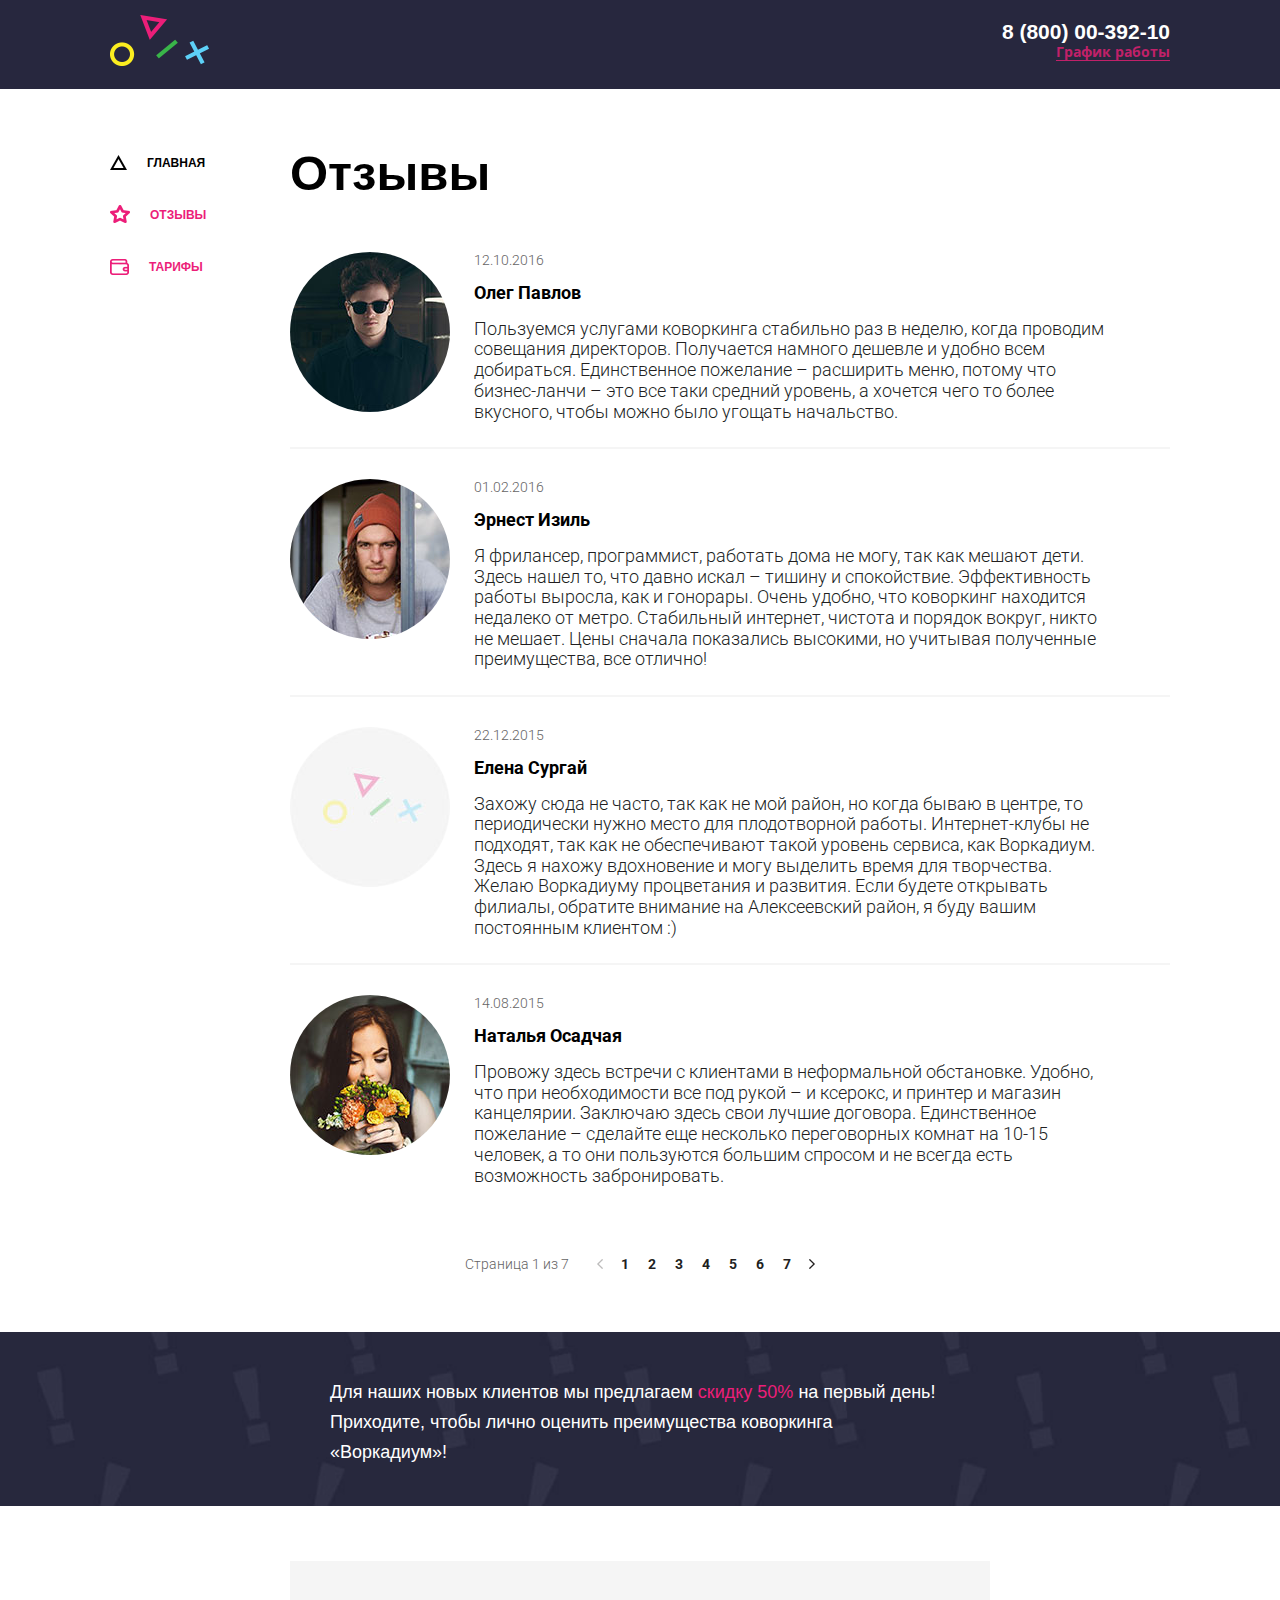
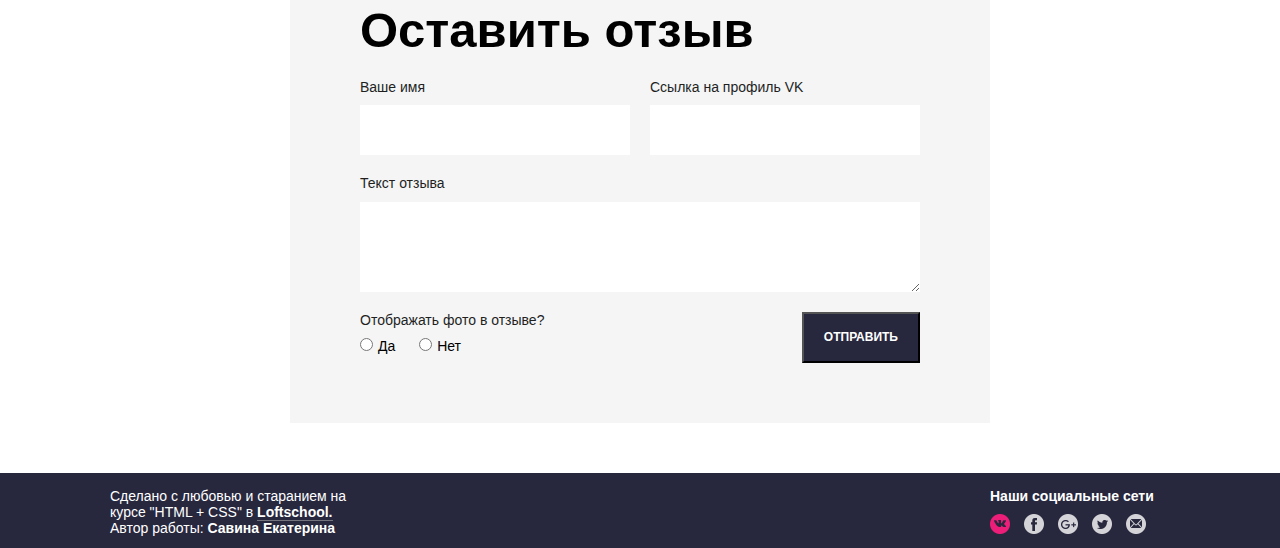
==== feed.html @ 39c8d222 "feed.html" ====
<!DOCTYPE html>
<html lang="ru">
<head>
	<meta charset="UTF-8">
	<title>Document</title>
	<link rel="stylesheet" href="css/normalize.css">
	<link rel="stylesheet" href="css/main.css">
	<link href="https://fonts.googleapis.com/css?family=Open+Sans:400,700&amp;subset=cyrillic" rel="stylesheet">
	<link href="https://fonts.googleapis.com/css?family=Roboto:300,400,700&amp;subset=cyrillic" rel="stylesheet">
</head>
<body>
	<div class="wrapper">

		<header class="header">
			<div class="container">
				<a href="#" class="logo">
					<img src="img/logo/logo.png" height="51" width="99" alt="logo" class="logo__img">
				</a>
				<div class="contacts">
					<a href="tel:88000039210" class="contacts__phone">8 (800) 00-392-10</a>
					<button class="contacts__shed">График работы</button>
				</div>
			</div>
		</header>

		<div class="container">
			<aside class="menu">
				<ul class="menu__list">
					<li class="menu__item"><a href="index.html" class="menu__link menu__link--main menu__link--active">Главная</a></li>
					<li class="menu__item"><a href="feed.html" class="menu__link menu__link--feed">Отзывы</a></li>
					<li class="menu__item"><a href="#" class="menu__link menu__link--wallet">Тарифы</a></li>
				</ul>
			</aside>
		</div>

		<main class="main">
			<div class="container clearfix">
				<div class="news">
					<h1 class="main-title">Отзывы</h1>
					<ul class="news__list">
						<li class="news__item">
							<img src="img/content/feed-1.jpg" alt="" class="news__img">
							<div class="news__descr">
								<span class="news__date">12.10.2016</span>
								<h2 class="news__title">Олег Павлов</h2>
								<p class="news__text">Пользуемся услугами коворкинга стабильно раз в неделю, когда проводим совещания директоров. Получается намного дешевле и удобно всем добираться. Единственное пожелание – расширить меню, потому что бизнес-ланчи – это все таки средний уровень, а хочется чего то более вкусного, чтобы можно было угощать начальство.</p>
							</div>
						</li>
						<li class="news__item">
							<img src="img/content/feed-2.jpg" alt="" class="news__img">
							<div class="news__descr">
								<span class="news__date">01.02.2016</span>
								<h2 class="news__title">Эрнест Изиль</h2>
								<p class="news__text">Я фрилансер, программист, работать дома не могу, так как мешают дети. Здесь нашел то, что давно искал – тишину и спокойствие. Эффективность работы выросла, как и гонорары. Очень удобно, что коворкинг находится недалеко от метро. Стабильный интернет, чистота и порядок вокруг, никто не мешает. Цены сначала показались высокими, но учитывая полученные преимущества, все отлично!</p>
							</div>
						</li>
						<li class="news__item">
							<img src="img/content/feed-3.jpg" alt="" class="news__img">
							<div class="news__descr">
								<span class="news__date">22.12.2015</span>
								<h2 class="news__title">Елена Сургай</h2>
								<p class="news__text">Захожу сюда не часто, так как не мой район, но когда бываю в центре, то периодически нужно место для плодотворной работы. Интернет-клубы не подходят, так как не обеспечивают такой уровень сервиса, как Воркадиум. Здесь я нахожу вдохновение и могу выделить время для творчества. Желаю Воркадиуму процветания и развития. Если будете открывать филиалы, обратите внимание на Алексеевский район, я буду вашим постоянным клиентом :) </p>
							</div>
						</li>
						<li class="news__item">
							<img src="img/content/feed-4.jpg" alt="" class="news__img">
							<div class="news__descr">
								<span class="news__date">14.08.2015</span>
								<h2 class="news__title">Наталья Осадчая</h2>
								<p class="news__text">Провожу здесь встречи с клиентами в неформальной обстановке. Удобно, что при необходимости все под рукой – и ксерокс, и принтер и магазин канцелярии. Заключаю здесь свои лучшие договора. Единственное пожелание – сделайте еще несколько переговорных комнат на 10-15 человек, а то они пользуются большим спросом и не всегда есть возможность забронировать.</p>
							</div>
						</li>
					</ul>
				</div>
				<div class="pag">
					<p class="pag__descr">Страница 1 из 7</p>
					<nav class="pag__numbers">
						<ul class="pag__list">
							<li class="pag__item"><a href="#" class="pag__link">1</a></li>
							<li class="pag__item"><a href="#" class="pag__link">2</a></li>
							<li class="pag__item"><a href="#" class="pag__link">3</a></li>
							<li class="pag__item"><a href="#" class="pag__link">4</a></li>
							<li class="pag__item"><a href="#" class="pag__link">5</a></li>
							<li class="pag__item"><a href="#" class="pag__link">6</a></li>
							<li class="pag__item"><a href="#" class="pag__link">7</a></li>
						</ul>
					</nav>
				</div>
			</div>
		</main>

		<div class="backgr-feed">
			<div class="container">
				<p class="action">Для наших новых клиентов мы предлагаем <span class="action--pink">скидку 50%</span> на первый день! Приходите, чтобы лично оценить преимущества коворкинга «Воркадиум»!</p>
			</div>
		</div>

		<div class="container">
			<div class="form-feed clearfix">
				<h1 class="main-title main-title--form">Оставить отзыв</h1>
				<div class="form__element">
					<label for="" class="form__title">Ваше имя</label>
					<input type="text" class="form__input">
				</div>
				<div class="form__element">
					<label for="" class="form__title">Ссылка на профиль VK</label>
					<input type="text" class="form__input">
				</div>
				<div class="form__element form__element--text">
					<label for="" class="form__title">Текст отзыва</label>
					<textarea class="form__input form__input--text"></textarea>
				</div>
				<div class="form__element">
					<div class="form__title">Отображать фото в отзыве?</div>
					<div class="form__radio">
						<input type="radio" class="form__radio-text">Да
					</div>
					<div class="form__radio">
						<input type="radio" class="form__radio-text">Нет
					</div>
				</div>
				<div class="form__element form__element--right">
					<button type="submit" class="form__submit">Отправить</button>
				</div>
			</div>
		</div>

		<footer class="footer">
			<div class="container clearfix">
				<div class="footer__text">
					<p class="author">Сделано с любовью и старанием на курсе "HTML + CSS" в <span class="author--bold author--border">Loftschool.</span></p> 
					<p class="author">Автор работы: <span class="author--bold">Савина Екатерина</span></p>
				</div>
				<a href="#" class="logo logo--footer">
					<img src="img/logo/logo.png" height="51" width="99" alt="logo" class="logo__img logo__img--footer">
				</a>
				<div class="social">
					<ul class="social__list">Наши социальные сети
						<li class="social__item"><a href="" class="social__item social__item--vk"></a></li>
						<li class="social__item"><a href="" class="social__item social__item--fb"></a></li>
						<li class="social__item"><a href="" class="social__item social__item--gg"></a></li>
						<li class="social__item"><a href="" class="social__item social__item--tw"></a></li>
						<li class="social__item"><a href="" class="social__item social__item--mail"></a></li>
					</ul>
				</div>
			</div>
		</footer>
	</div>
</body>
</html>
---- css/main.css ----
@font-face {
  font-family: 'GothamPro-Bold';
  src: url('GothamPro-Bold.eot?#iefix') format('embedded-opentype'),  url('GothamPro-Bold.otf')  format('opentype'),
	     url('GothamPro-Bold.woff') format('woff'), url('GothamPro-Bold.ttf')  format('truetype'), url('GothamPro-Bold.svg#GothamPro-Bold') format('svg');
  font-weight: bold;
  font-style: normal;
  font-display: optional;
}

@font-face {
  font-family: 'GothamPro-Light';
  src: url('GothamPro-Light.eot?#iefix') format('embedded-opentype'),  url('GothamPro-Light.otf')  format('opentype'),
	     url('GothamPro-Light.woff') format('woff'), url('GothamPro-Light.ttf')  format('truetype'), url('GothamPro-Light.svg#GothamPro-Light') format('svg');
  font-weight: 300;
  font-style: normal;
  font-display: optional;
}

@font-face {
  font-family: 'GothamPro-LightItalic';
  src: url('GothamPro-LightItalic.eot?#iefix') format('embedded-opentype'),  url('GothamPro-LightItalic.otf')  format('opentype'),
	     url('GothamPro-LightItalic.woff') format('woff'), url('GothamPro-LightItalic.ttf')  format('truetype'), url('GothamPro-LightItalic.svg#GothamPro-LightItalic') format('svg');
  font-weight: 300;
  font-style: italic;
  font-display: optional;
}

.clearfix::after {
  content: "";
  display: table;
  clear: both;
}

*{
	box-sizing: border-box;
}

body{
  font-family: 'GothamPro', Arial, sans-serif;
  font-size: 14px;
  -webkit-webkit-font-smoothing: antialiased;
  -moz-osx-font-smoothing: grayscale;
  margin: 0; /* убрать, когда подключим reset.css */
}

.wrapper{
	overflow: hidden;
	min-width: 1100px;
}

.container{
	width: 1060px;
	margin: 0 auto;
}

ul{
	list-style: none;
	margin: 0;
	padding: 0;
}

p, h1{
	padding: 0;
	margin: 0;
}

.header, .footer{
	background: #27273e;
	min-height: 75px;
	padding-top: 15px;
}

.header{
	padding-bottom: 20px;
}

.logo{
	display: inline-block;
}

.contacts{
	display: inline-block;
	text-align: right;
	float: right;
	margin-top: 5px;
}

.contacts__phone{
	color: #fff;
	text-decoration: none;
	font-size: 21px;
	font-weight: bold;
	display: block;
}

.contacts__shed{
	color: #c02169;
	font-weight: 700;
	font-size: 14px;
	font-family: 'Open Sans', sans-serif;
	background-color: transparent;
	border: none;
	padding: 0;
	border-bottom: 1px solid;
	outline: none;
}

.background{
	background: url(../img/decor/background.jpg) center center no-repeat; 
	background-size: cover;
	min-height: 350px;
}

.menu{
	width: 160px;
	float: left;
	padding-top: 65px;
}

.menu__list{
	padding: 0;
	margin: 0;
}

.menu__item{
	margin-bottom: 35px;
}

.menu__link{
	text-decoration: none;
	font-size: 12px;
	font-weight: bold;
	text-transform: uppercase;
	color: #ec1e79;
}

.menu__link--active{
	color: #000;
}

.menu__link:before{
	content: "";
	display: inline-block;
	vertical-align: middle;
	margin-right: 20px;
	margin-top: -3px;
}

.menu__link--main:before{
	background: url(../img/icons/main.png);
	width: 17px;
	height: 15px;
}

.menu__link--feed:before{
	background: url(../img/icons/feed.png);
	width: 20px;
	height: 18px;
}

.menu__link--wallet:before{
	background: url(../img/icons/wallet.png);
	width: 19px;
	height: 16px;
}

.main{
	padding-top: 65px;
}

.features, .news, .pages{
	width: 880px;
	float: right;
}

.main-title{
	font-size: 49px;
	font-weight: bold;
	display: block;
	line-height: 38px;
	margin-bottom: 60px;
}

.main-title--form{
	margin-bottom: 30px;
}

.features__item{
	width: 250px;
	display: inline-block;
	vertical-align: top;
	margin-bottom: 95px;
}

.features__item:before{
	content: "";
	display: block;
	margin: 0 auto;
}

.features__item--unique:before{
	background: url(../img/icons/unique.png);
	width: 68px;
	height: 68px;
}

.features__item--premium:before{
	background: url(../img/icons/premium.png);
	width: 68px;
	height: 68px;
}

.features__item--luxury:before{
	background: url(../img/icons/luxury.png);
	width: 68px;
	height: 68px;
}

.features__title{
	display: block;
	text-align: center;
	margin-top: 35px;
	text-transform: uppercase;
	font-size: 11px;
	font-weight: bold;
}

.features__descr{
	font-size: 18px;
	text-align: center;
	margin-top: 30px;
	margin-bottom: 25px;
}

.features__list{
	font-size: 18px;
}

.features__point{
	margin-bottom: 25px;
	margin-left: 25px;
}

.features__point:last-child{
	margin-bottom: 0;
}

.features__point:before{
	content: "";
	display: inline-block;
	vertical-align: middle;
	width: 4px;
	height: 4px;
	border-radius: 50%;
	background: #ec1e79;
	margin-right: 30px;
}

.news{
	margin-bottom: 70px;
}

.news__item{
	padding-bottom: 25px;
	border-bottom: 2px #f5f5f5 solid;
	margin-bottom: 30px;
}

.news__item:last-child{
	border-bottom: none;
	margin-bottom: 0;
	padding-bottom: 0;
}

.news__img{
	width: 160px;
	border-radius: 50%;
	margin-right: 20px;
}

.news__descr{
	width: 630px;
	display: inline-block;
	vertical-align: top;
	font-family: 'Roboto', sans-serif;
}

.news__date{
	font-size: 14px;
	color: #656464;
	font-weight: 300;
}

.news__title{
	font-weight: 700;
	font-size: 18px;
}

.news__text{
	font-size: 18px;
	color: #221f1f;
	font-weight: 300;
}

.pag{
	width: 350px;
	margin: 0 auto;
	font-family: 'Roboto', sans-serif;
	margin-bottom: 60px;
}

.pag__descr{
	color: #656464;
	font-size: 14px;
	font-weight: 300;
	margin-bottom: 0;
	display: inline-block;
}

.pag__numbers{
	color: #221f1f;
	font-weight: 700;
	float: right;
}

.pag__item{
	display: inline-block;
}

.pag__item:first-child:before{
	content: "";
	display: inline-block;
	background: url(../img/icons/left.png); 
	width: 6px;
	height: 10px;
	margin-right: 10px;
}

.pag__item:last-child:after{
	content: "";
	display: inline-block;
	background: url(../img/icons/right.png); 
	width: 6px;
	height: 10px;
	margin-left: 10px;
}

.pag__link{
	text-decoration: none;
	color: #221f1f;
	font-size: 14px;
	font-weight: 700;
	background-color: #fff;
	padding: 7px 8px;
}

.pag__link:hover{
	color: #fff;
	background-color: #221f1f;
	padding: 7px 8px;
	border-radius: 5px;
}

.footer{
	padding-top: 15px;
}

.footer__text{
	font-size: 14px;
	color: #fff;
	font-weight: 400;
	width: 270px;
	float: left;
}

.author--bold{
	font-weight: 700;
}

.author--border{
	border-bottom: 1px #74747f solid;
}

.social{
	width: 180px;
}

.logo--footer{
	width: 610px;
}

.logo__img--footer{
	padding-left: 210px;
}

.social{
	width: 180px;
	float: right;
}

.social__list{
	color: #fff;
	font-size: 14px;
	font-weight: 700;
}

.social__item{
	display: inline-block;
}

.social__item--vk{
	background: url(../img/icons/vk.png);
	width: 20px;
	height: 20px;
	margin-top: 10px;
	margin-right: 10px;
}

.social__item--fb{
	background: url(../img/icons/fb.png);
	width: 20px;
	height: 20px;
	margin-top: 10px;
	margin-right: 10px;
}

.social__item--gg {
	background: url(../img/icons/g+.png);
	width: 20px;
	height: 20px;
	margin-top: 10px;
	margin-right: 10px;
}

.social__item--tw{
	background: url(../img/icons/tw.png);
	width: 20px;
	height: 20px;
	margin-top: 10px;
	margin-right: 10px;
}

.social__item--mail{
	background: url(../img/icons/mail.png);
	width: 20px;
	height: 20px;
	margin-top: 10px;
	margin-right: 10px;
}

.backgr-feed{
	background: url(../img/decor/backgr-feed.jpg) center center no-repeat; 
	background-size: cover;
	min-height: 174px;
	padding-top: 45px;
}

.action{
	display: block;
	width: 620px;
	margin: 0 auto;
	font-size: 18px;
	color: #fff;
	font-weight: 300;
	line-height: 30px;
}

.action--pink{
	color: #ec1e79;
}

.form-feed{
	width: 700px;
	margin: 0 auto;
	background-color: #f5f5f5;
	margin-top: 55px;
	padding-top: 50px;
	padding-left: 70px;
	margin-bottom: 50px;
	padding-bottom: 40px;
}

.form__element{
	width: 270px;
	float: left;
	margin-right: 20px;
	margin-bottom: 20px;
}

.form__element:last-child{
	margin-right: 0;
}

.form__element--right{
	text-align: right;
}

.form__title, .form__input{
	display: block;
}

.form__title{
	font-size: 14px;
	color: #221f1f;
	padding-bottom: 10px;
}

.form__input{
	width: 270px;
	height: 50px;
	border: none;
	outline-color: #ec1e79;
}

.form__element--text{
	width: 560px;
}

.form__input--text{
	width: 560px;
	min-height: 90px;
}

.form__radio{
	display: inline-block;
	margin-right: 20px;
}

.form__radio-text{
	margin-right: 5px;
}

.form__submit{
	background-color: #27273e;
	padding: 17px 20px;
	color: #fff;
	text-transform: uppercase;
	font-size: 12px;
	font-weight: 700;
}
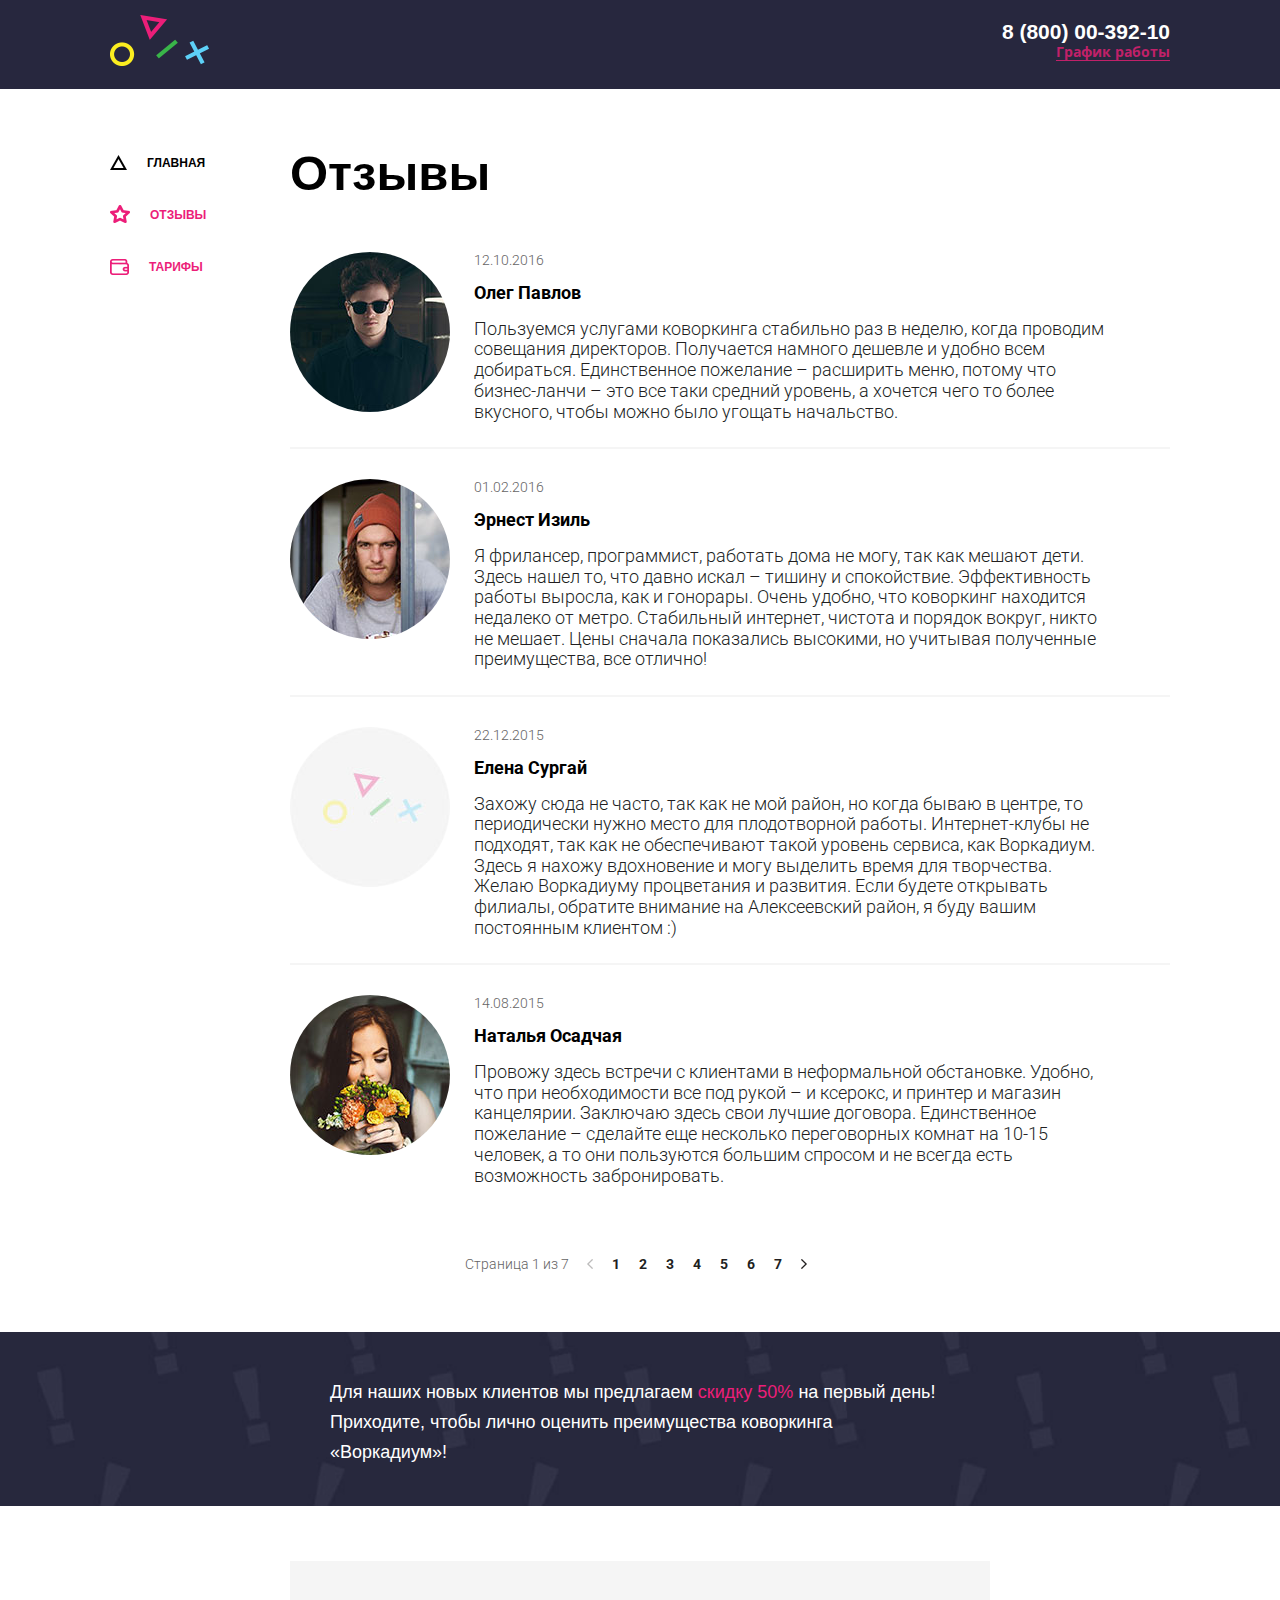
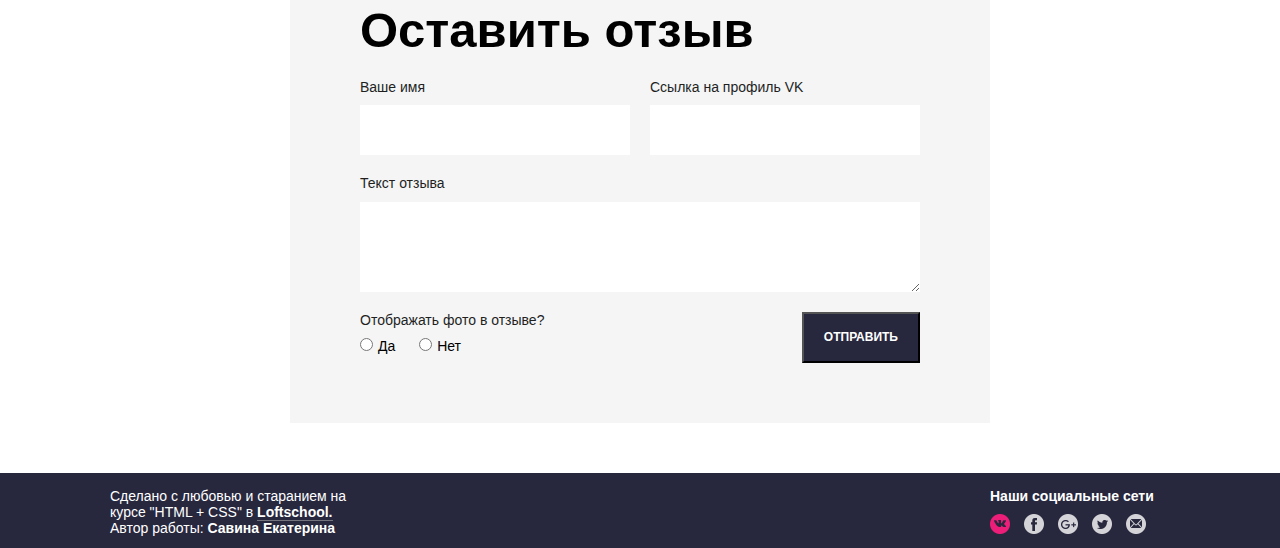
==== commit 05c7029f: "feed edits" ====
--- a/feed.html
+++ b/feed.html
@@ -25,11 +25,13 @@
 
 		<div class="container">
 			<aside class="menu">
-				<ul class="menu__list">
-					<li class="menu__item"><a href="index.html" class="menu__link menu__link--main menu__link--active">Главная</a></li>
-					<li class="menu__item"><a href="feed.html" class="menu__link menu__link--feed">Отзывы</a></li>
-					<li class="menu__item"><a href="#" class="menu__link menu__link--wallet">Тарифы</a></li>
-				</ul>
+				<nav class="menu__nav">
+					<ul class="menu__list">
+						<li class="menu__item"><a href="index.html" class="menu__link menu__link--main menu__link--active">Главная</a></li>
+						<li class="menu__item"><a href="feed.html" class="menu__link menu__link--feed">Отзывы</a></li>
+						<li class="menu__item"><a href="#" class="menu__link menu__link--wallet">Тарифы</a></li>
+					</ul>
+				</nav>
 			</aside>
 		</div>
 
@@ -76,6 +78,7 @@
 					<p class="pag__descr">Страница 1 из 7</p>
 					<nav class="pag__numbers">
 						<ul class="pag__list">
+							<a href="#" class="pag__link-no-hover"><img src="img/icons/left.png" height="10" width="6" alt="" class="pag__left"></a>
 							<li class="pag__item"><a href="#" class="pag__link">1</a></li>
 							<li class="pag__item"><a href="#" class="pag__link">2</a></li>
 							<li class="pag__item"><a href="#" class="pag__link">3</a></li>
@@ -83,6 +86,7 @@
 							<li class="pag__item"><a href="#" class="pag__link">5</a></li>
 							<li class="pag__item"><a href="#" class="pag__link">6</a></li>
 							<li class="pag__item"><a href="#" class="pag__link">7</a></li>
+							<a href="#" class="pag__link-no-hover"><img src="img/icons/right.png" alt="" class="pag__right"></a>
 						</ul>
 					</nav>
 				</div>
@@ -113,10 +117,10 @@
 				<div class="form__element">
 					<div class="form__title">Отображать фото в отзыве?</div>
 					<div class="form__radio">
-						<input type="radio" class="form__radio-text">Да
+						<input type="radio" class="form__radio-text" id="yes"><label for="yes">Да</label>
 					</div>
 					<div class="form__radio">
-						<input type="radio" class="form__radio-text">Нет
+						<input type="radio" class="form__radio-text" id="no"><label for="no">Нет</label>
 					</div>
 				</div>
 				<div class="form__element form__element--right">
--- a/css/main.css
+++ b/css/main.css
@@ -327,25 +327,7 @@
 	display: inline-block;
 }
 
-.pag__item:first-child:before{
-	content: "";
-	display: inline-block;
-	background: url(../img/icons/left.png); 
-	width: 6px;
-	height: 10px;
-	margin-right: 10px;
-}
-
-.pag__item:last-child:after{
-	content: "";
-	display: inline-block;
-	background: url(../img/icons/right.png); 
-	width: 6px;
-	height: 10px;
-	margin-left: 10px;
-}
-
-.pag__link{
+.pag__link, .pag__link-no-hover{
 	text-decoration: none;
 	color: #221f1f;
 	font-size: 14px;
@@ -510,6 +492,7 @@
 	height: 50px;
 	border: none;
 	outline-color: #ec1e79;
+	padding-left: 10px;
 }
 
 .form__element--text{
@@ -519,6 +502,7 @@
 .form__input--text{
 	width: 560px;
 	min-height: 90px;
+	padding-top: 10px;
 }
 
 .form__radio{
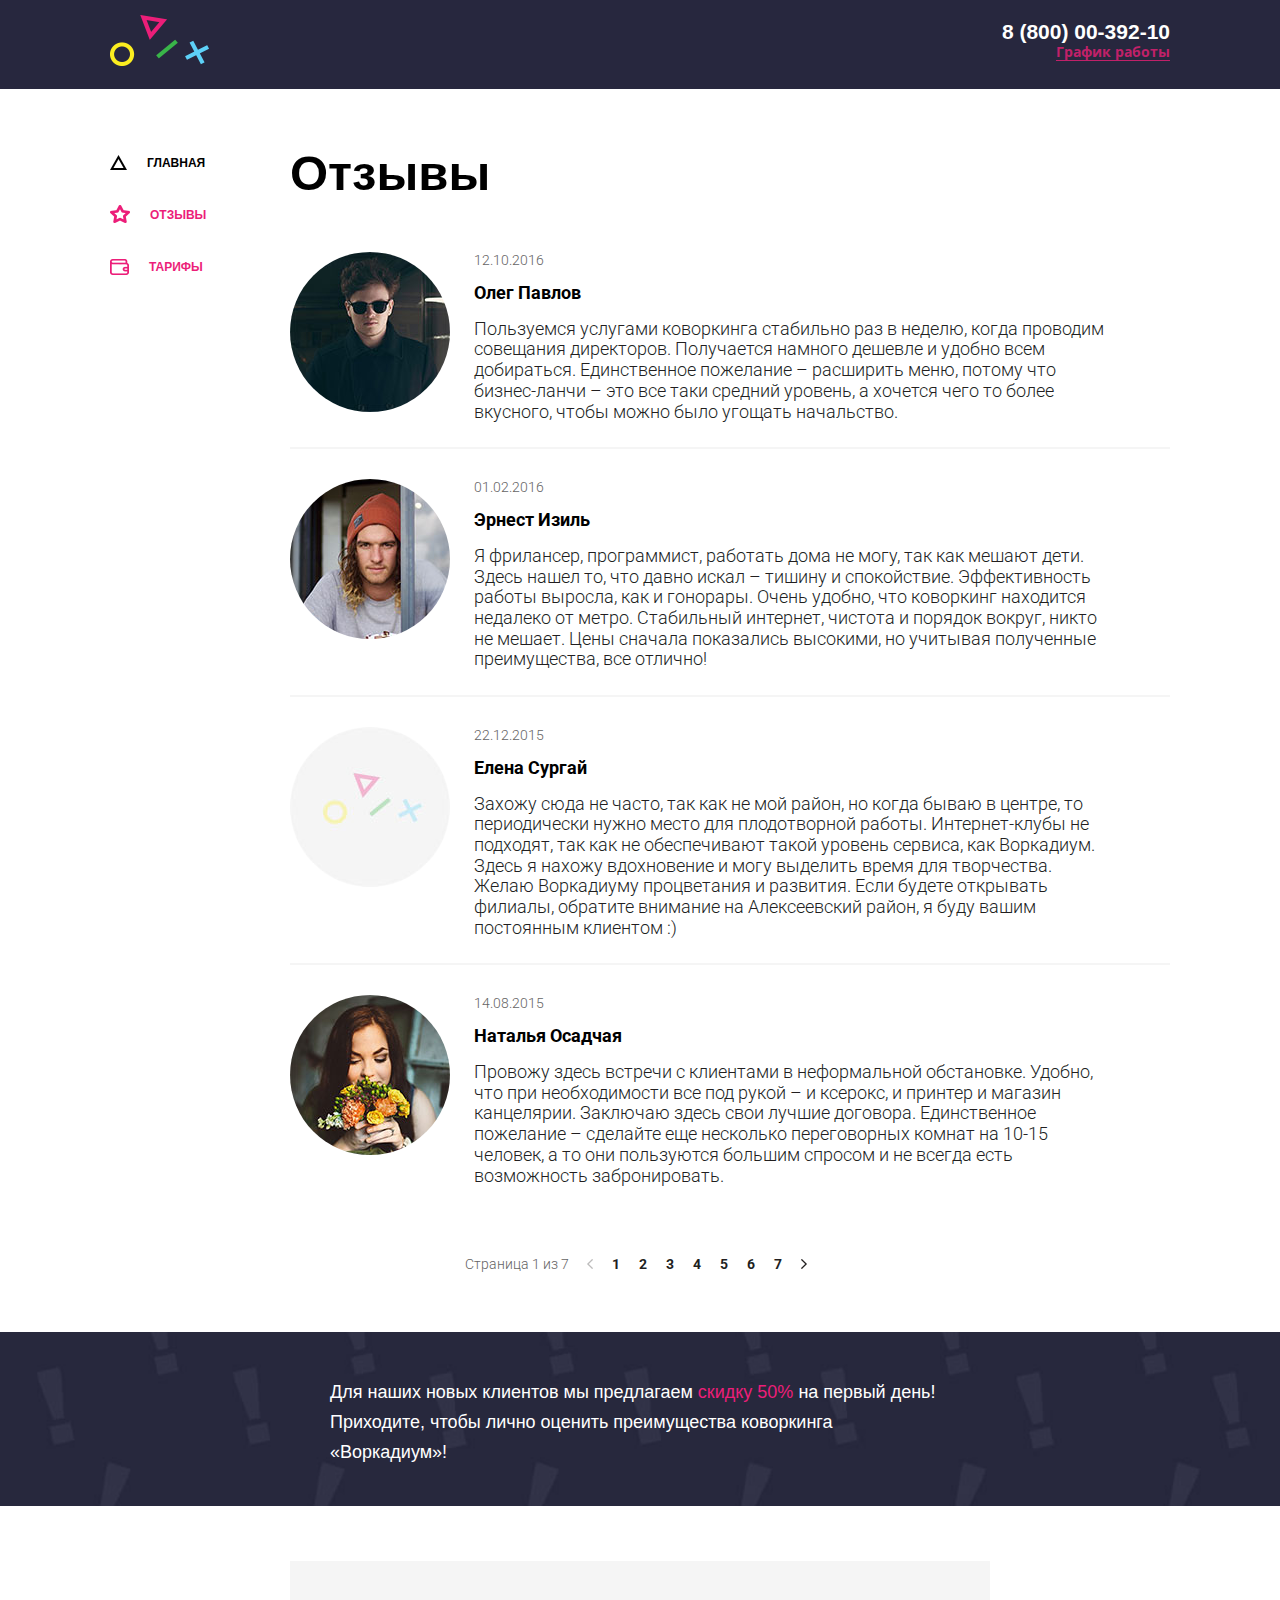
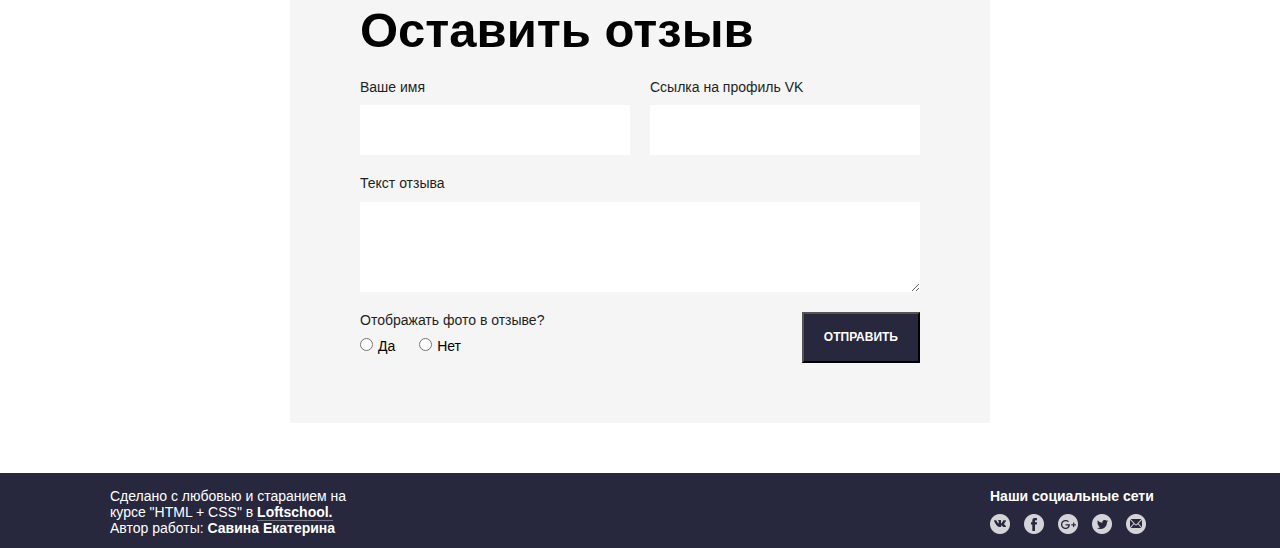
==== commit 308c8db2: "hover" ====
--- a/feed.html
+++ b/feed.html
@@ -11,6 +11,8 @@
 <body>
 	<div class="wrapper">
 
+	<!-- header -->
+
 		<header class="header">
 			<div class="container">
 				<a href="#" class="logo">
@@ -22,6 +24,8 @@
 				</div>
 			</div>
 		</header>
+
+		<!-- main menu -->
 
 		<div class="container">
 			<aside class="menu">
@@ -37,6 +41,9 @@
 
 		<main class="main">
 			<div class="container clearfix">
+
+			<!-- feeds (news) -->
+
 				<div class="news">
 					<h1 class="main-title">Отзывы</h1>
 					<ul class="news__list">
@@ -74,6 +81,9 @@
 						</li>
 					</ul>
 				</div>
+
+				<!-- pagination -->
+
 				<div class="pag">
 					<p class="pag__descr">Страница 1 из 7</p>
 					<nav class="pag__numbers">
@@ -93,11 +103,15 @@
 			</div>
 		</main>
 
+		<!-- action -->
+
 		<div class="backgr-feed">
 			<div class="container">
 				<p class="action">Для наших новых клиентов мы предлагаем <span class="action--pink">скидку 50%</span> на первый день! Приходите, чтобы лично оценить преимущества коворкинга «Воркадиум»!</p>
 			</div>
 		</div>
+
+		<!-- form -->
 
 		<div class="container">
 			<div class="form-feed clearfix">
@@ -129,15 +143,20 @@
 			</div>
 		</div>
 
+		<!-- footer -->
+
 		<footer class="footer">
 			<div class="container clearfix">
 				<div class="footer__text">
-					<p class="author">Сделано с любовью и старанием на курсе "HTML + CSS" в <span class="author--bold author--border">Loftschool.</span></p> 
+					<p class="author">Сделано с любовью и старанием на курсе "HTML + CSS" в <a href="https://loftschool.com" class="author--bold author--border" target="blank">Loftschool.</a></p> 
 					<p class="author">Автор работы: <span class="author--bold">Савина Екатерина</span></p>
 				</div>
 				<a href="#" class="logo logo--footer">
 					<img src="img/logo/logo.png" height="51" width="99" alt="logo" class="logo__img logo__img--footer">
 				</a>
+
+				<!-- social -->
+
 				<div class="social">
 					<ul class="social__list">Наши социальные сети
 						<li class="social__item"><a href="" class="social__item social__item--vk"></a></li>
--- a/css/main.css
+++ b/css/main.css
@@ -361,6 +361,8 @@
 
 .author--border{
 	border-bottom: 1px #74747f solid;
+	color: #fff;
+	text-decoration: none;
 }
 
 .social{
@@ -398,6 +400,10 @@
 	margin-right: 10px;
 }
 
+.social__item--vk:hover{
+	background: url(../img/icons/vk-hover.png);
+}
+
 .social__item--fb{
 	background: url(../img/icons/fb.png);
 	width: 20px;
@@ -406,6 +412,10 @@
 	margin-right: 10px;
 }
 
+.social__item--fb:hover{
+	background: url(../img/icons/fb-hover.png);
+}
+
 .social__item--gg {
 	background: url(../img/icons/g+.png);
 	width: 20px;
@@ -414,6 +424,10 @@
 	margin-right: 10px;
 }
 
+.social__item--gg:hover{
+	background: url(../img/icons/g+-hover.png);
+}
+
 .social__item--tw{
 	background: url(../img/icons/tw.png);
 	width: 20px;
@@ -422,12 +436,20 @@
 	margin-right: 10px;
 }
 
+.social__item--tw:hover{
+	background: url(../img/icons/tw-hover.png);
+}
+
 .social__item--mail{
 	background: url(../img/icons/mail.png);
 	width: 20px;
 	height: 20px;
 	margin-top: 10px;
 	margin-right: 10px;
+}
+
+.social__item--mail:hover{
+	background: url(../img/icons/mail-hover.png);
 }
 
 .backgr-feed{
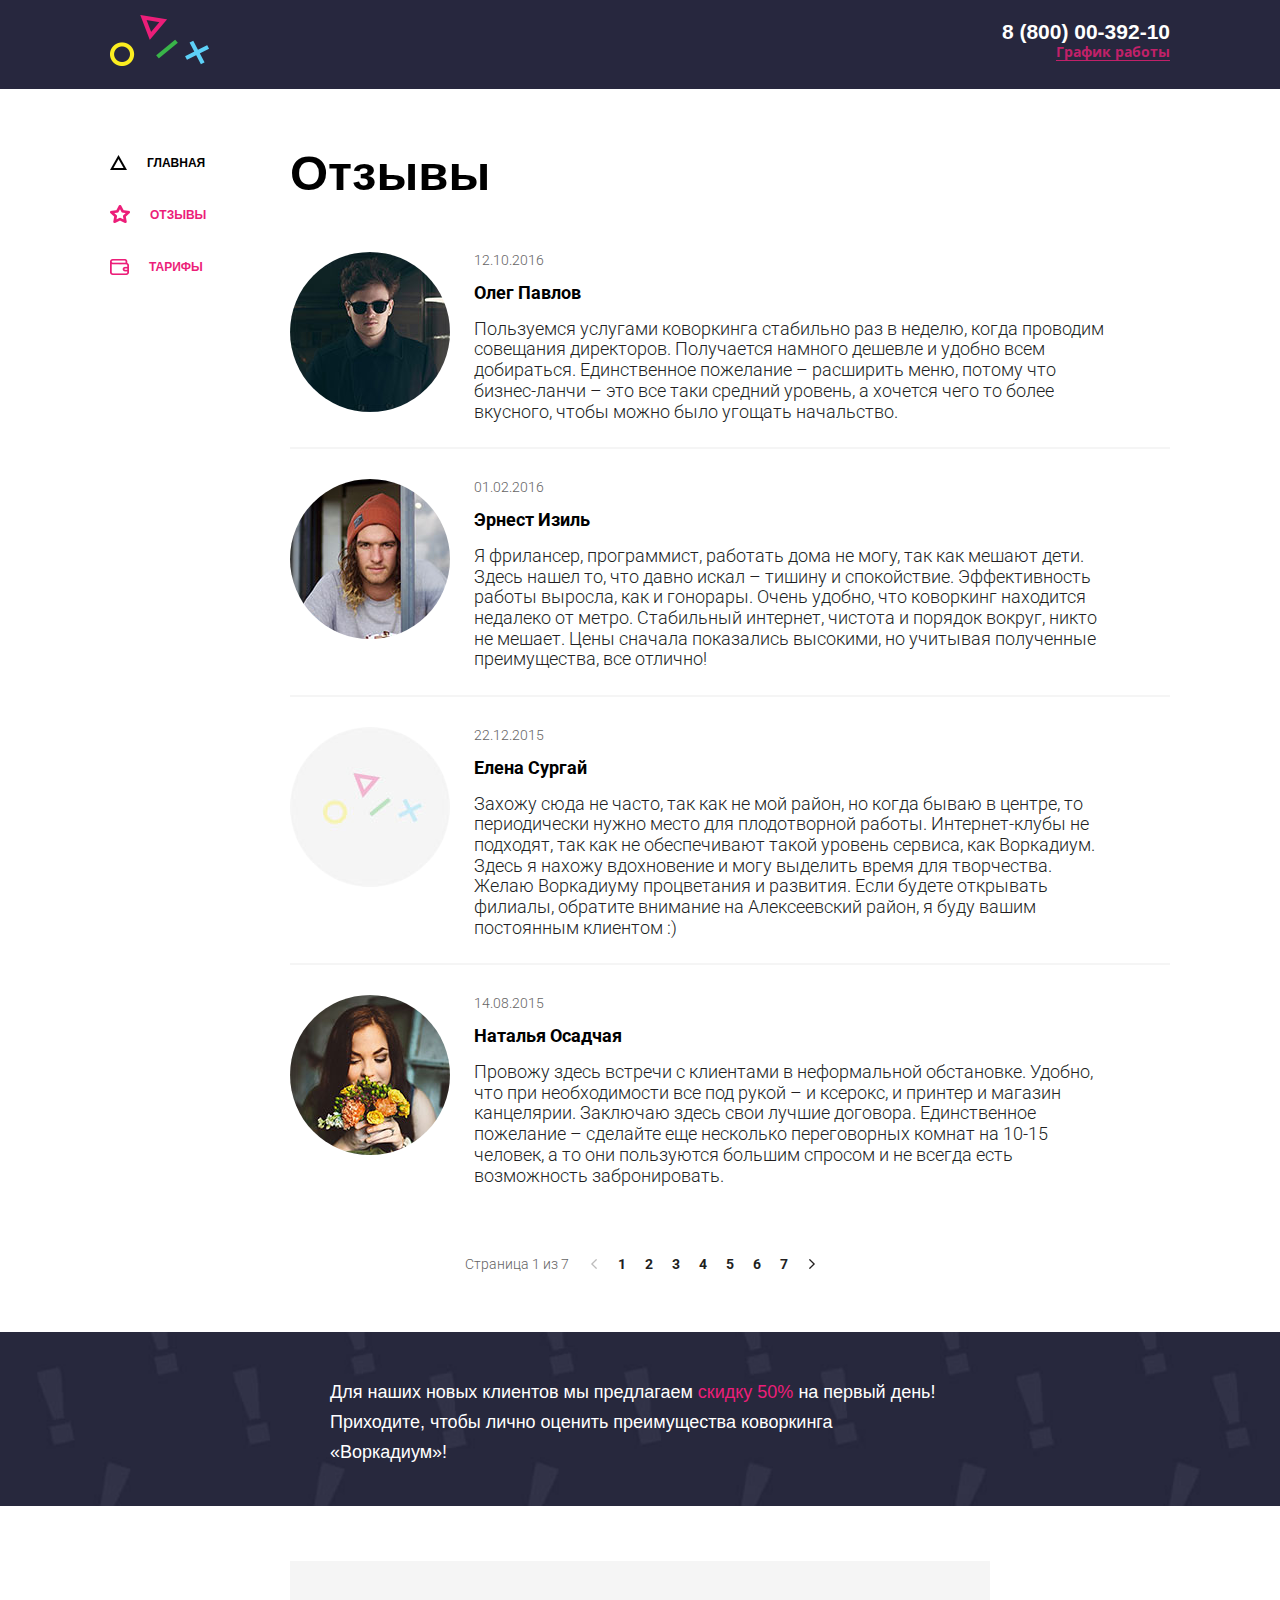
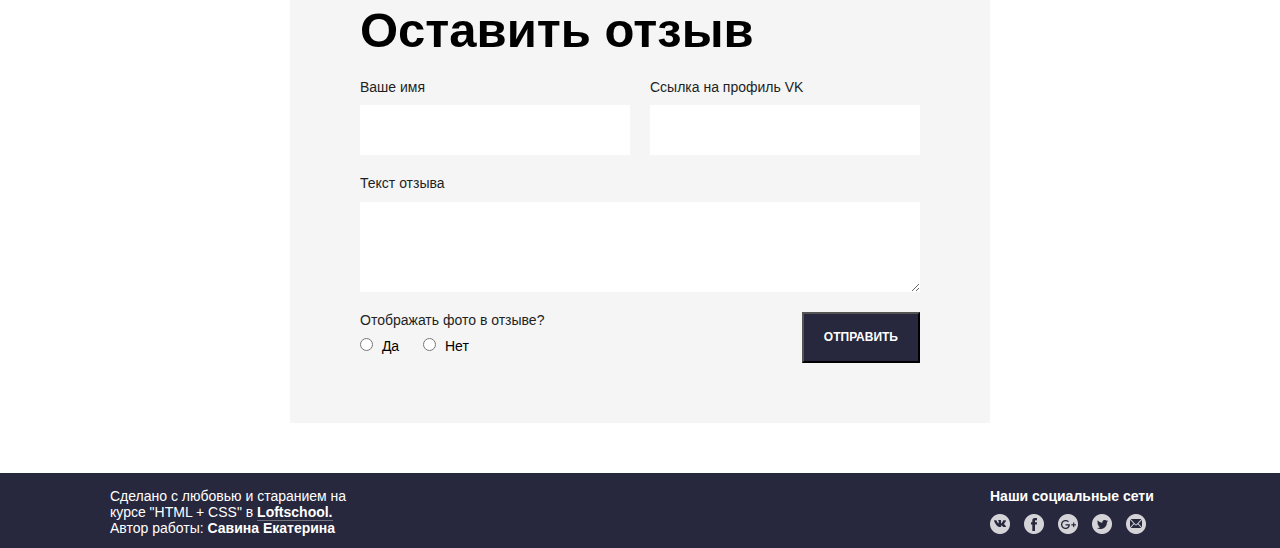
==== commit 3c6e0f7d: "labels, pag" ====
--- a/feed.html
+++ b/feed.html
@@ -87,8 +87,8 @@
 				<div class="pag">
 					<p class="pag__descr">Страница 1 из 7</p>
 					<nav class="pag__numbers">
+						<a href="#" class="pag__left"></a>
 						<ul class="pag__list">
-							<a href="#" class="pag__link-no-hover"><img src="img/icons/left.png" height="10" width="6" alt="" class="pag__left"></a>
 							<li class="pag__item"><a href="#" class="pag__link">1</a></li>
 							<li class="pag__item"><a href="#" class="pag__link">2</a></li>
 							<li class="pag__item"><a href="#" class="pag__link">3</a></li>
@@ -96,8 +96,8 @@
 							<li class="pag__item"><a href="#" class="pag__link">5</a></li>
 							<li class="pag__item"><a href="#" class="pag__link">6</a></li>
 							<li class="pag__item"><a href="#" class="pag__link">7</a></li>
-							<a href="#" class="pag__link-no-hover"><img src="img/icons/right.png" alt="" class="pag__right"></a>
 						</ul>
+						<a href="#" class="pag__right"></a>
 					</nav>
 				</div>
 			</div>
@@ -107,7 +107,7 @@
 
 		<div class="backgr-feed">
 			<div class="container">
-				<p class="action">Для наших новых клиентов мы предлагаем <span class="action--pink">скидку 50%</span> на первый день! Приходите, чтобы лично оценить преимущества коворкинга «Воркадиум»!</p>
+				<p class="action">Для наших новых клиентов мы предлагаем <span class="action action--pink">скидку 50%</span> на первый день! Приходите, чтобы лично оценить преимущества коворкинга «Воркадиум»!</p>
 			</div>
 		</div>
 
@@ -117,24 +117,26 @@
 			<div class="form-feed clearfix">
 				<h1 class="main-title main-title--form">Оставить отзыв</h1>
 				<div class="form__element">
-					<label for="" class="form__title">Ваше имя</label>
-					<input type="text" class="form__input">
+					<label for="name" class="form__title">Ваше имя</label>
+					<input type="text" class="form__input" id="name">
 				</div>
 				<div class="form__element">
-					<label for="" class="form__title">Ссылка на профиль VK</label>
-					<input type="text" class="form__input">
+					<label for="profile" class="form__title">Ссылка на профиль VK</label>
+					<input type="text" class="form__input" id="profile">
 				</div>
 				<div class="form__element form__element--text">
-					<label for="" class="form__title">Текст отзыва</label>
-					<textarea class="form__input form__input--text"></textarea>
+					<label for="feed" class="form__title">Текст отзыва</label>
+					<textarea class="form__input form__input--text" id="feed"></textarea>
 				</div>
 				<div class="form__element">
 					<div class="form__title">Отображать фото в отзыве?</div>
 					<div class="form__radio">
-						<input type="radio" class="form__radio-text" id="yes"><label for="yes">Да</label>
+						<input type="radio" class="form__radio-text" id="yes">
+						<label for="yes">Да</label>
 					</div>
 					<div class="form__radio">
-						<input type="radio" class="form__radio-text" id="no"><label for="no">Нет</label>
+						<input type="radio" class="form__radio-text" id="no">
+						<label for="no">Нет</label>
 					</div>
 				</div>
 				<div class="form__element form__element--right">
@@ -148,8 +150,8 @@
 		<footer class="footer">
 			<div class="container clearfix">
 				<div class="footer__text">
-					<p class="author">Сделано с любовью и старанием на курсе "HTML + CSS" в <a href="https://loftschool.com" class="author--bold author--border" target="blank">Loftschool.</a></p> 
-					<p class="author">Автор работы: <span class="author--bold">Савина Екатерина</span></p>
+					<p class="author">Сделано с любовью и старанием на курсе "HTML + CSS" в <a href="https://loftschool.com" class="author author--bold author--border" target="blank">Loftschool.</a></p> 
+					<p class="author">Автор работы: <span class="author author--bold">Савина Екатерина</span></p>
 				</div>
 				<a href="#" class="logo logo--footer">
 					<img src="img/logo/logo.png" height="51" width="99" alt="logo" class="logo__img logo__img--footer">
--- a/css/main.css
+++ b/css/main.css
@@ -323,11 +323,31 @@
 	float: right;
 }
 
+.pag__left{
+	display: inline-block;
+	background: url(../img/icons/left.png);
+	width: 6px;
+	height: 10px;
+	margin-right: 10px;
+}
+
+.pag__right{
+	display: inline-block;
+	background: url(../img/icons/right.png);
+	width: 6px;
+	height: 10px;
+	margin-left: 10px;
+}
+
+.pag__list{
+	display: inline-block;
+}
+
 .pag__item{
 	display: inline-block;
 }
 
-.pag__link, .pag__link-no-hover{
+.pag__link{
 	text-decoration: none;
 	color: #221f1f;
 	font-size: 14px;
@@ -471,6 +491,7 @@
 
 .action--pink{
 	color: #ec1e79;
+	display: inline;
 }
 
 .form-feed{
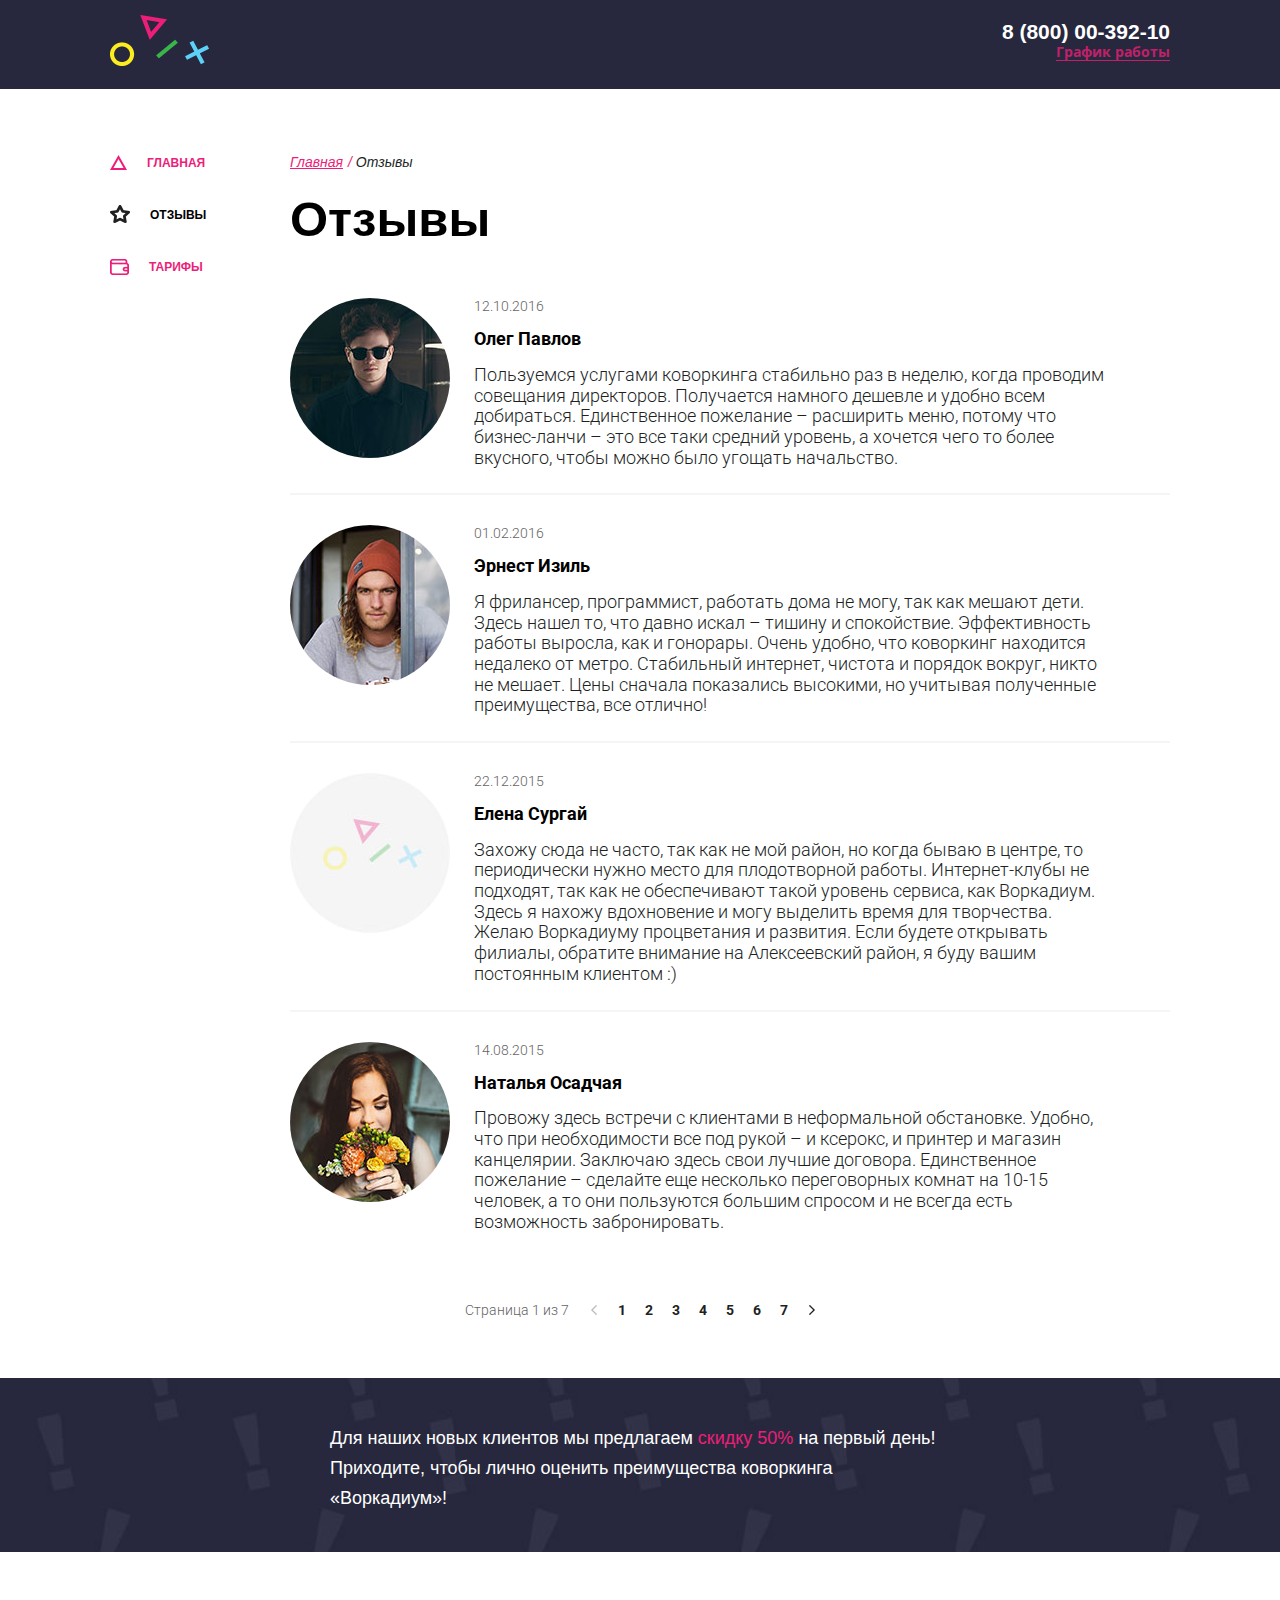
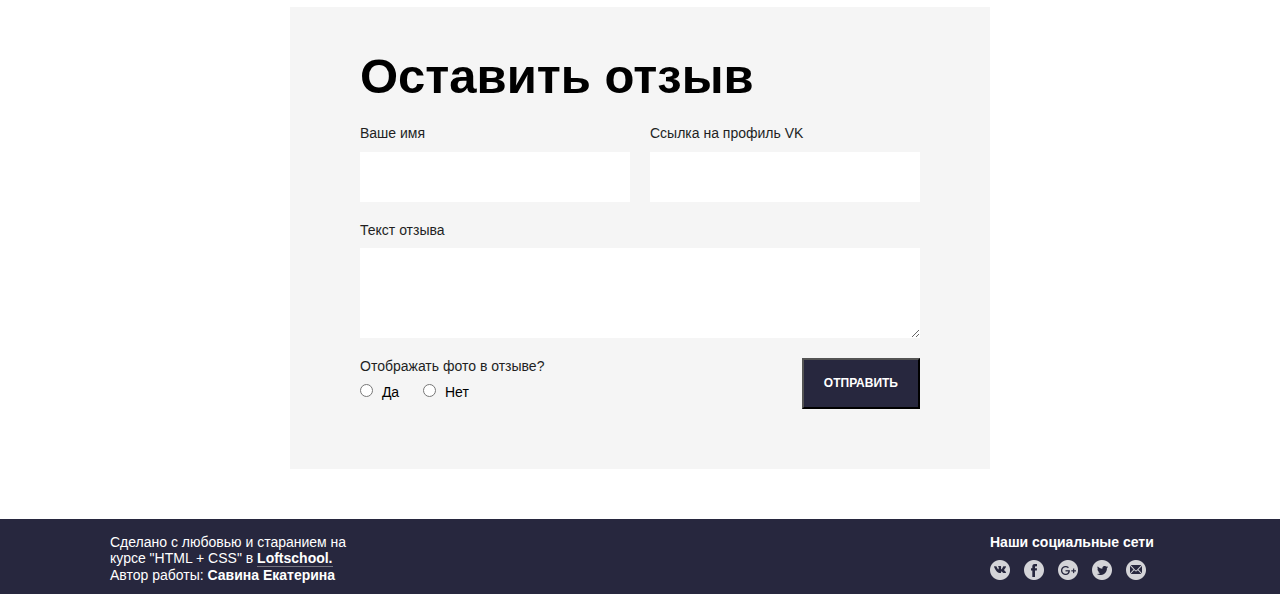
==== commit 991908d7: "position" ====
--- a/feed.html
+++ b/feed.html
@@ -31,9 +31,9 @@
 			<aside class="menu">
 				<nav class="menu__nav">
 					<ul class="menu__list">
-						<li class="menu__item"><a href="index.html" class="menu__link menu__link--main menu__link--active">Главная</a></li>
-						<li class="menu__item"><a href="feed.html" class="menu__link menu__link--feed">Отзывы</a></li>
-						<li class="menu__item"><a href="#" class="menu__link menu__link--wallet">Тарифы</a></li>
+						<li class="menu__item"><a href="index.html" class="menu__link menu__link--main">Главная</a></li>
+						<li class="menu__item"><a href="feed.html" class="menu__link menu__link--feed menu__link--active menu__link--feed-active">Отзывы</a></li>
+						<li class="menu__item"><a href="prices.html" class="menu__link menu__link--prices">Тарифы</a></li>
 					</ul>
 				</nav>
 			</aside>
@@ -41,6 +41,15 @@
 
 		<main class="main">
 			<div class="container clearfix">
+
+			<!-- breadcrumbs -->
+
+				<div class="bread">
+					<ul class="bread__list">
+						<li class="bread__item"><a href="index.html" class="bread__link">Главная</a></li>
+						<li class="bread__item"><a href="feed.html" class="bread__link bread__link--active">Отзывы</a></li>
+					</ul>
+				</div>
 
 			<!-- feeds (news) -->
 
--- a/css/main.css
+++ b/css/main.css
@@ -152,23 +152,35 @@
 	height: 15px;
 }
 
+.menu__link--main-active:before{
+	background: url(../img/icons/main-active.png);
+}
+
 .menu__link--feed:before{
 	background: url(../img/icons/feed.png);
 	width: 20px;
 	height: 18px;
 }
 
-.menu__link--wallet:before{
+.menu__link--feed-active:before{
+	background: url(../img/icons/feed-active.png);
+}
+
+.menu__link--prices:before{
 	background: url(../img/icons/wallet.png);
 	width: 19px;
 	height: 16px;
 }
 
+.menu__link--prices-active:before{
+	background: url(../img/icons/wallet-active.png);
+}
+
 .main{
 	padding-top: 65px;
 }
 
-.features, .news, .pages{
+.features, .news, .pages, .prices, .partners{
 	width: 880px;
 	float: right;
 }
@@ -470,6 +482,40 @@
 
 .social__item--mail:hover{
 	background: url(../img/icons/mail-hover.png);
+}
+
+.bread{
+	width: 880px;
+	float: right;
+	margin-bottom: 30px;
+}
+
+.bread__item{
+	display: inline-block;
+/*	font-size: 14px;
+	font-style: italic;
+	color: #ec1e79;*/
+}
+
+.bread__link{
+	font-size: 14px;
+	font-style: italic;
+	color: #ec1e79;
+}
+
+.bread__link:after{
+	content: "/";
+	display: inline-block;
+	margin-left: 5px;
+}
+
+.bread__link--active{
+	color: #221f1f;
+	text-decoration: none;
+}
+
+.bread__link--active:after{
+	content: none;
 }
 
 .backgr-feed{
@@ -566,7 +612,78 @@
 	font-weight: 700;
 }
 
-
-
-
-
+.prices__item{
+	width: 250px;
+	float: left;
+	margin-right: 55px;
+	min-height: 370px;
+}
+
+.prices__item:nth-child(4), .prices__item:nth-child(7){
+	margin-right: 0;
+}
+
+/*.prices__img{
+	position: absolute;
+}*/
+
+.prices__img{
+	background: url(../img/content/prices-1.jpg);
+	/*position: absolute;*/
+}
+
+.prices__img:after{
+	content: "";
+	background-color: #27273e;
+	opacity: 0.8;
+	/*z-index: 1;*/
+	width: 250px;
+	height: 153px;
+	display: block;
+/*	position: relative;
+	top: 0;
+	left: 0;*/
+}
+
+.prices__price{
+	font-size: 18px;
+	/*position: static;*/
+	/*margin-top: 153px;*/
+	
+}
+
+.prices__descr{
+	font-size: 14px;
+}
+
+/*.prices__title{
+	position: relative;
+	display: block;
+	top: 0;
+	left: 0;
+}*/
+
+.second-title{
+	font-size: 24px;
+	color: #5dd1f8;
+	text-transform: uppercase;
+	font-weight: 700;
+	position: relative;
+	display: block;
+	top: 0;
+	left: 0;
+	/*z-index: 2;*/
+	margin: 0;
+}
+
+.partners__item{
+	width: 290px;
+	float: left;
+}
+
+
+
+
+
+
+
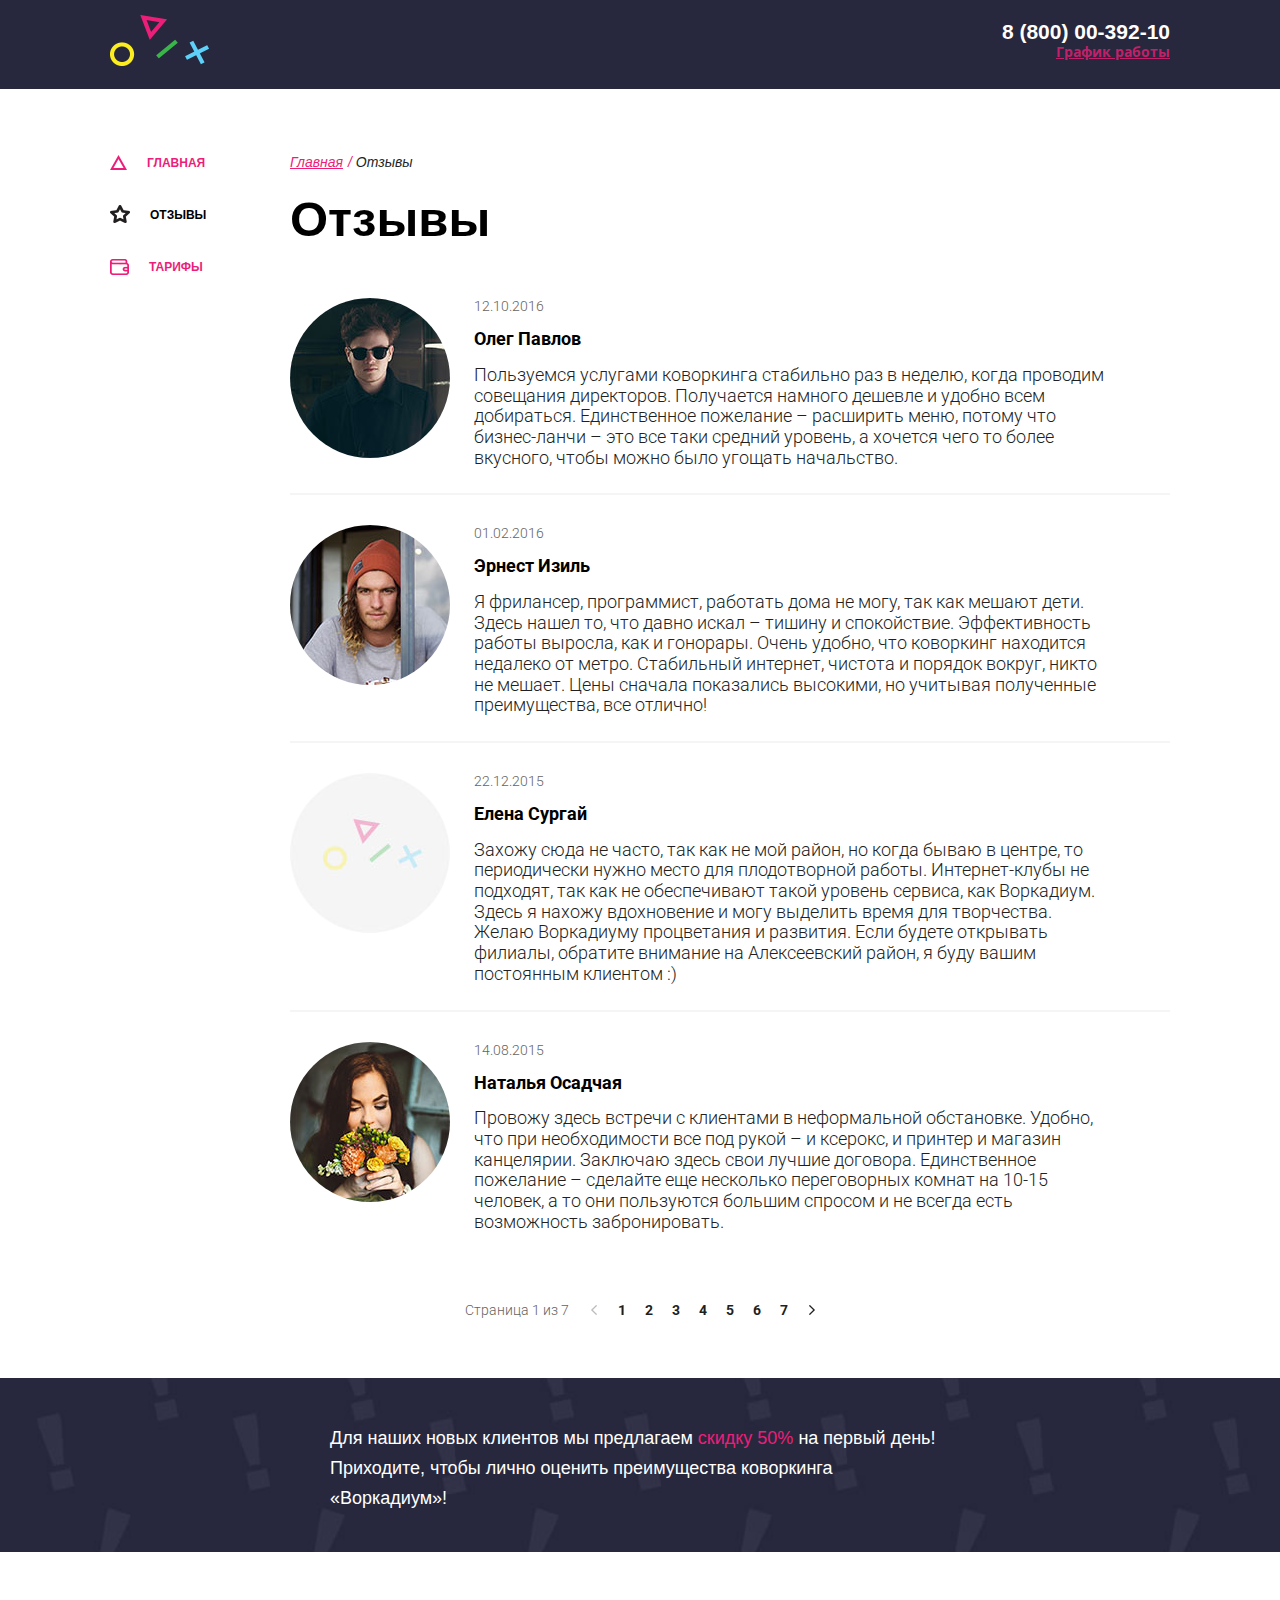
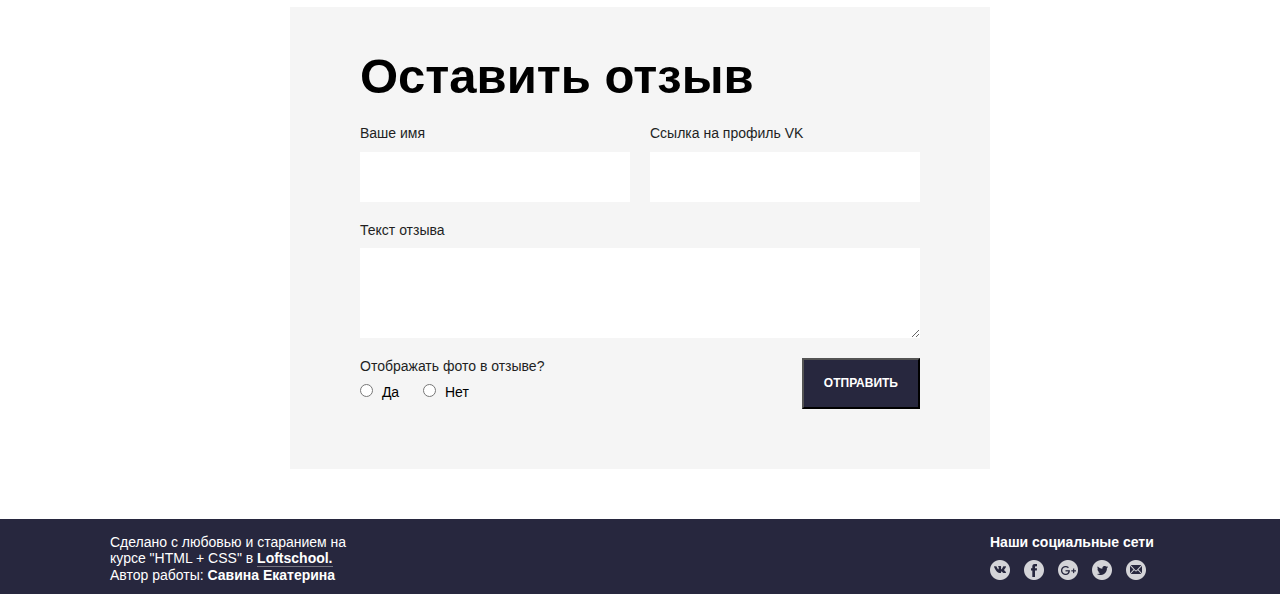
==== commit ad517fd1: "dropdown" ====
--- a/feed.html
+++ b/feed.html
@@ -20,7 +20,15 @@
 				</a>
 				<div class="contacts">
 					<a href="tel:88000039210" class="contacts__phone">8 (800) 00-392-10</a>
-					<button class="contacts__shed">График работы</button>
+					<div class="contacts__shed">
+						<a href="#" class="trigger">График работы</a>
+						<div class="dropdown">
+							<ul class="contacts__list">
+								<li class="contacts__item contacts__item--time">пн-вс: 09:00-20:00</li>
+								<li class="contacts__item">обед: 14:00-14:30</li>
+							</ul>
+						</div>
+					</div>
 				</div>
 			</div>
 		</header>
--- a/css/main.css
+++ b/css/main.css
@@ -94,15 +94,43 @@
 }
 
 .contacts__shed{
+	display: inline-block;
+	position: relative;
+	
+}
+
+.contacts__shed:hover .dropdown{
+	display: block;
+}
+
+.trigger{
+	display: block;
+	min-width: 160px;
 	color: #c02169;
 	font-weight: 700;
 	font-size: 14px;
 	font-family: 'Open Sans', sans-serif;
-	background-color: transparent;
-	border: none;
 	padding: 0;
-	border-bottom: 1px solid;
-	outline: none;
+}
+
+.dropdown{
+	background-color: #fff;
+	padding: 20px 15px;
+	margin-top: 30px;
+	box-shadow: 3px 3px 3px rgba(0,0,0,0.5);
+	position: absolute;
+	display: none;
+	right: 0;
+}
+
+.contacts__item{
+	color: #221f1f;
+}
+
+.contacts__item--time{
+	color: #ec1e79;
+	font-weight: 700;
+	margin-bottom: 10px;
 }
 
 .background{
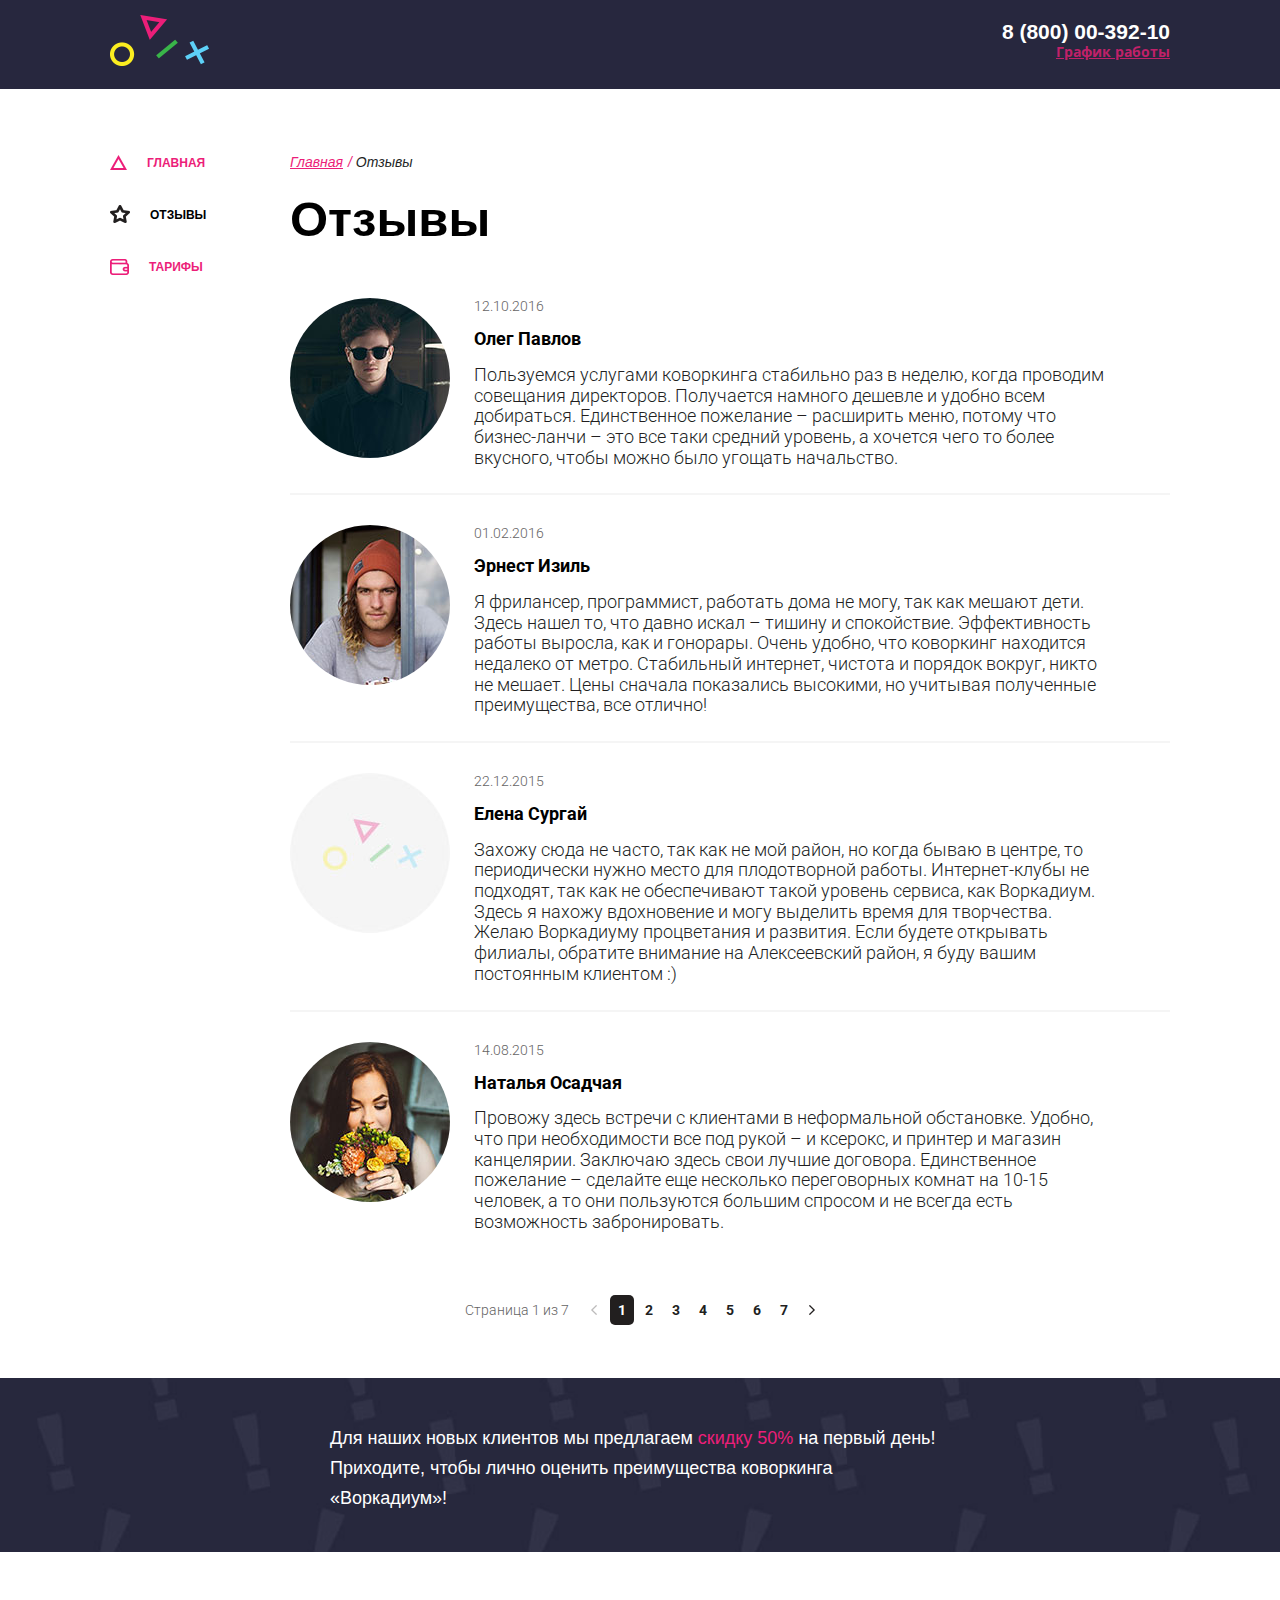
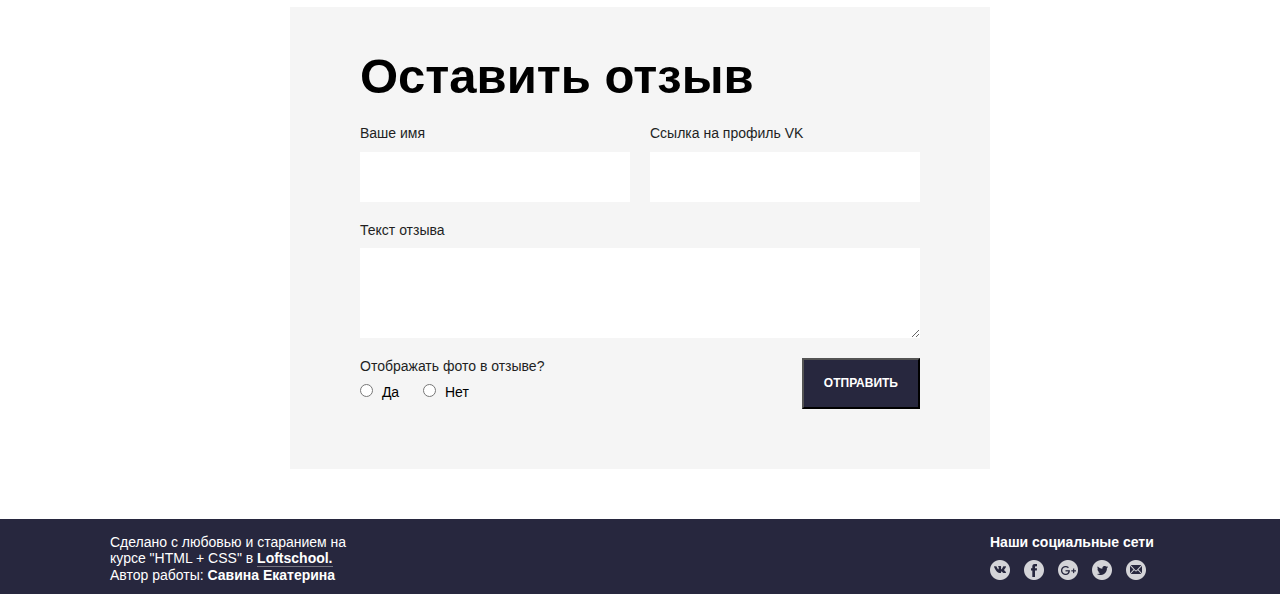
==== commit 6aa7c6c4: "fonts + edits" ====
--- a/feed.html
+++ b/feed.html
@@ -15,7 +15,7 @@
 
 		<header class="header">
 			<div class="container">
-				<a href="#" class="logo">
+				<a href="index.html" class="logo">
 					<img src="img/logo/logo.png" height="51" width="99" alt="logo" class="logo__img">
 				</a>
 				<div class="contacts">
@@ -106,7 +106,7 @@
 					<nav class="pag__numbers">
 						<a href="#" class="pag__left"></a>
 						<ul class="pag__list">
-							<li class="pag__item"><a href="#" class="pag__link">1</a></li>
+							<li class="pag__item"><a href="#" class="pag__link pag__link--active">1</a></li>
 							<li class="pag__item"><a href="#" class="pag__link">2</a></li>
 							<li class="pag__item"><a href="#" class="pag__link">3</a></li>
 							<li class="pag__item"><a href="#" class="pag__link">4</a></li>
--- a/css/main.css
+++ b/css/main.css
@@ -1,25 +1,25 @@
 @font-face {
-  font-family: 'GothamPro-Bold';
+  font-family: 'GothamPro';
   src: url('GothamPro-Bold.eot?#iefix') format('embedded-opentype'),  url('GothamPro-Bold.otf')  format('opentype'),
-	     url('GothamPro-Bold.woff') format('woff'), url('GothamPro-Bold.ttf')  format('truetype'), url('GothamPro-Bold.svg#GothamPro-Bold') format('svg');
+	     url('../fonts/GothamPro-Bold.woff') format('woff'), url('GothamPro-Bold.ttf')  format('truetype'), url('GothamPro-Bold.svg#GothamPro-Bold') format('svg');
   font-weight: bold;
   font-style: normal;
   font-display: optional;
 }
 
 @font-face {
-  font-family: 'GothamPro-Light';
+  font-family: 'GothamPro';
   src: url('GothamPro-Light.eot?#iefix') format('embedded-opentype'),  url('GothamPro-Light.otf')  format('opentype'),
-	     url('GothamPro-Light.woff') format('woff'), url('GothamPro-Light.ttf')  format('truetype'), url('GothamPro-Light.svg#GothamPro-Light') format('svg');
+	     url('../fonts/GothamPro-Light.woff') format('woff'), url('GothamPro-Light.ttf')  format('truetype'), url('GothamPro-Light.svg#GothamPro-Light') format('svg');
   font-weight: 300;
   font-style: normal;
   font-display: optional;
 }
 
 @font-face {
-  font-family: 'GothamPro-LightItalic';
+  font-family: 'GothamPro';
   src: url('GothamPro-LightItalic.eot?#iefix') format('embedded-opentype'),  url('GothamPro-LightItalic.otf')  format('opentype'),
-	     url('GothamPro-LightItalic.woff') format('woff'), url('GothamPro-LightItalic.ttf')  format('truetype'), url('GothamPro-LightItalic.svg#GothamPro-LightItalic') format('svg');
+	     url('../fonts/GothamPro-LightItalic.woff') format('woff'), url('GothamPro-LightItalic.ttf')  format('truetype'), url('GothamPro-LightItalic.svg#GothamPro-LightItalic') format('svg');
   font-weight: 300;
   font-style: italic;
   font-display: optional;
@@ -31,12 +31,17 @@
   clear: both;
 }
 
+html, body{
+	height: 100%;
+}
+
 *{
 	box-sizing: border-box;
 }
 
 body{
   font-family: 'GothamPro', Arial, sans-serif;
+  font-weight: 300;
   font-size: 14px;
   -webkit-webkit-font-smoothing: antialiased;
   -moz-osx-font-smoothing: grayscale;
@@ -397,6 +402,13 @@
 }
 
 .pag__link:hover{
+	color: #fff;
+	background-color: #221f1f;
+	padding: 7px 8px;
+	border-radius: 5px;
+}
+
+.pag__link--active{
 	color: #fff;
 	background-color: #221f1f;
 	padding: 7px 8px;
@@ -640,78 +652,148 @@
 	font-weight: 700;
 }
 
+.prices{
+	margin-bottom: 75px;
+}
+
 .prices__item{
 	width: 250px;
 	float: left;
 	margin-right: 55px;
 	min-height: 370px;
+	text-align: center;
 }
 
 .prices__item:nth-child(4), .prices__item:nth-child(7){
 	margin-right: 0;
 }
 
-/*.prices__img{
-	position: absolute;
-}*/
-
-.prices__img{
-	background: url(../img/content/prices-1.jpg);
-	/*position: absolute;*/
-}
-
-.prices__img:after{
+.prices__img-block{
+	position: relative;
+}
+
+.prices__img-block:after{
 	content: "";
 	background-color: #27273e;
 	opacity: 0.8;
-	/*z-index: 1;*/
+	z-index: 1;
 	width: 250px;
 	height: 153px;
 	display: block;
-/*	position: relative;
-	top: 0;
-	left: 0;*/
-}
-
-.prices__price{
-	font-size: 18px;
-	/*position: static;*/
-	/*margin-top: 153px;*/
-	
-}
-
-.prices__descr{
-	font-size: 14px;
-}
-
-/*.prices__title{
-	position: relative;
-	display: block;
+	position: absolute;
 	top: 0;
 	left: 0;
-}*/
+}
+
+.prices__price{
+	line-height: 21px;
+	font-size: 18px;
+	font-weight: 700;
+	margin: 25px 40px;
+}
+
+.prices__descr{
+	font-size: 14px;
+	line-height: 21px;
+}
+
+.prices__title{
+	position: absolute;
+	display: block;
+	top: 50%;
+	left: 50%;
+	-webkit-transform: translate(-50%, -50%);
+	-moz-transform: translate(-50%, -50%);
+	-ms-transform: translate(-50%, -50%);
+	-o-transform: translate(-50%, -50%);
+	transform: translate(-50%, -50%);
+	text-align: center;
+	z-index: 2;
+}
 
 .second-title{
 	font-size: 24px;
 	color: #5dd1f8;
 	text-transform: uppercase;
 	font-weight: 700;
-	position: relative;
-	display: block;
-	top: 0;
-	left: 0;
-	/*z-index: 2;*/
 	margin: 0;
 }
 
+.second-title--vip{
+	color: #ec1e79;
+}
+
+.partners{
+	margin-bottom: 35px;
+}
+
 .partners__item{
-	width: 290px;
+	width: 250px;
 	float: left;
-}
-
-
-
-
-
-
-
+	margin-right: 20px;
+	min-height: 65px;
+	margin-bottom: 50px;
+	vertical-align: middle;
+	display: inline-block;
+	line-height: 65px;
+}
+
+.partners__img{
+	opacity: 0.7;
+	filter: grayscale(100%);
+	vertical-align: middle;
+}
+
+.partners__img:hover{
+	opacity: 1;
+	filter: none;
+}
+
+.promo{
+	width: 100%;
+	height: 100%;
+	background: url(../img/decor/backgr-main.jpg) no-repeat;
+	background-size: cover;
+	overflow: hidden;
+	text-align: center;
+}
+
+.promo:before{
+	content: "";
+	display: inline-block;
+	vertical-align: middle;
+	height: 100%;
+}
+
+.promo__container{
+	display: inline-block;
+	width: 200px;
+	vertical-align: middle;
+}
+
+.promo__logo{
+	margin-bottom: 30px;
+}
+
+.promo__button{
+	background-color: transparent;
+	padding: 15px 25px;
+	border: 5px solid #ec1e79;
+	color: #ec1e79;
+	font-size: 12px;
+	text-transform: uppercase;
+	font-weight: 700;
+	text-decoration: none;
+}
+
+.animated {
+	animation-duration: 1s;
+	animation-fill-mode: both;
+}
+
+
+
+
+
+
+
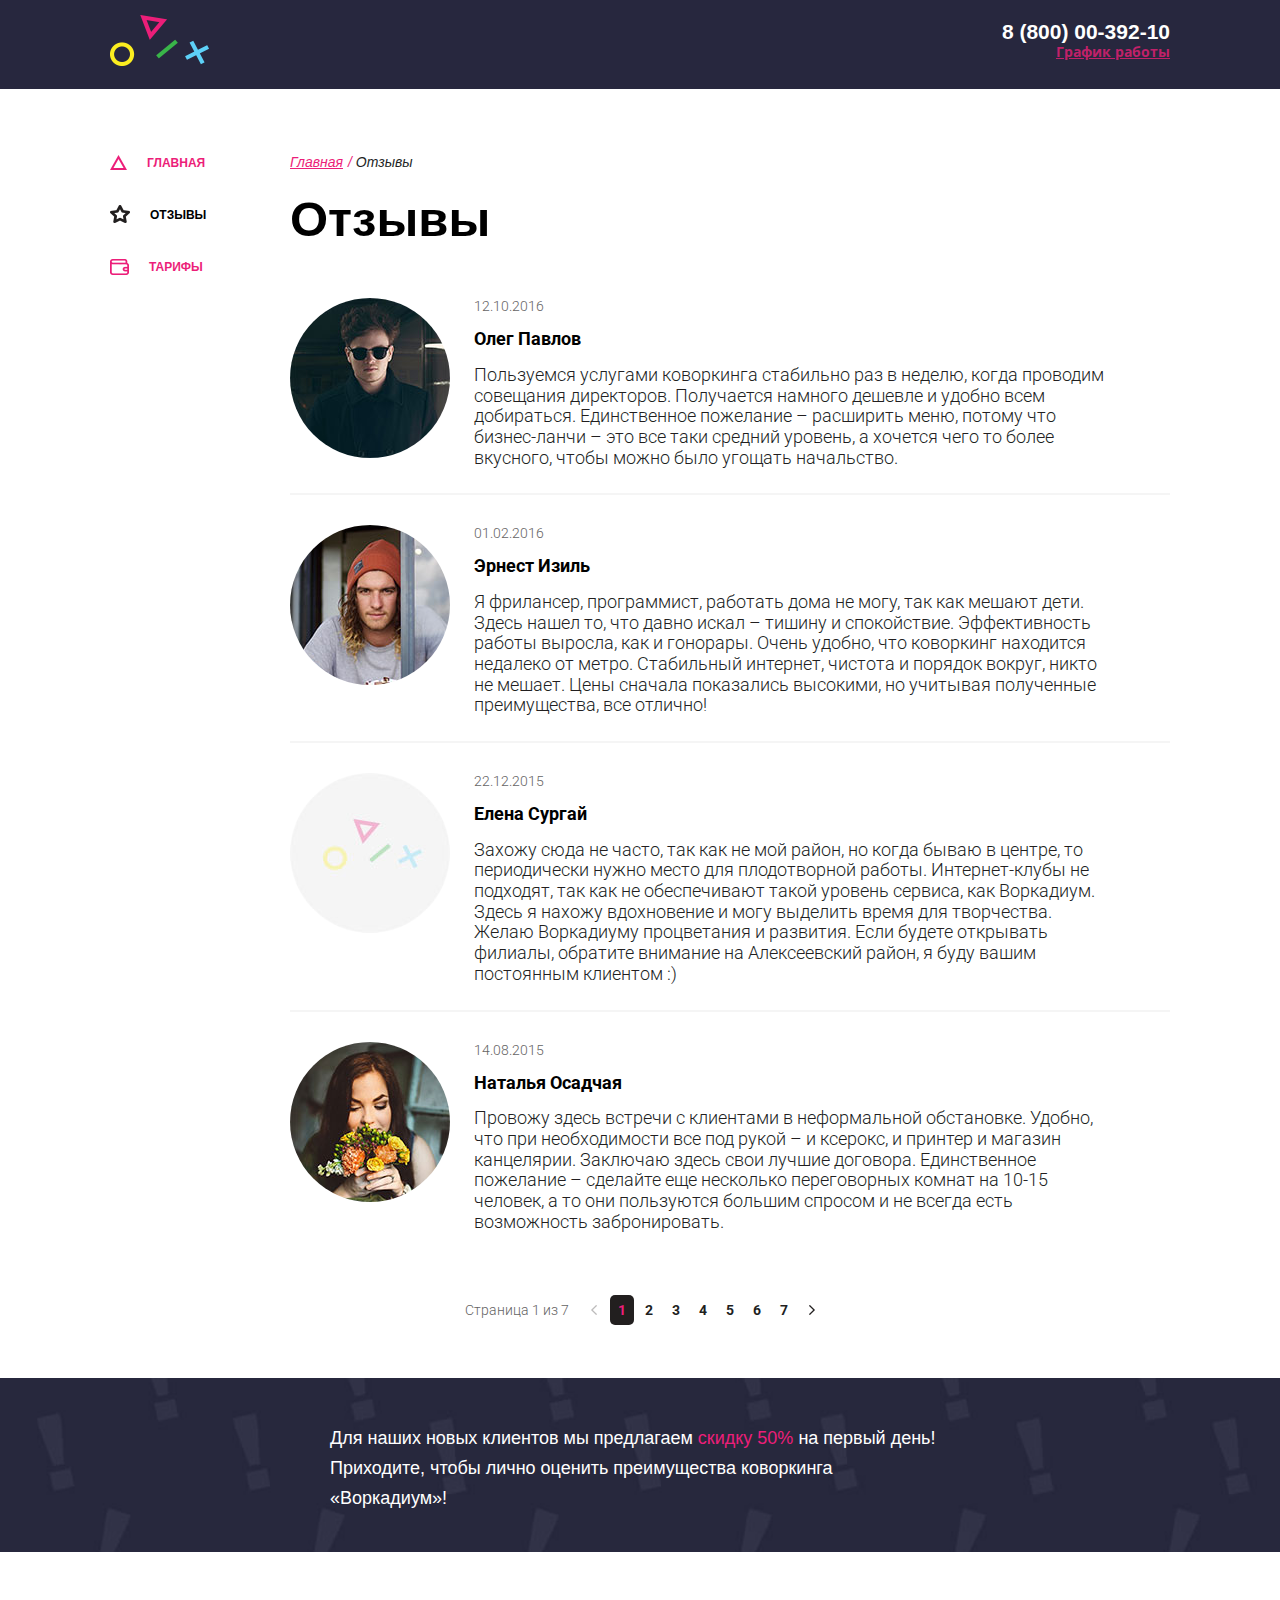
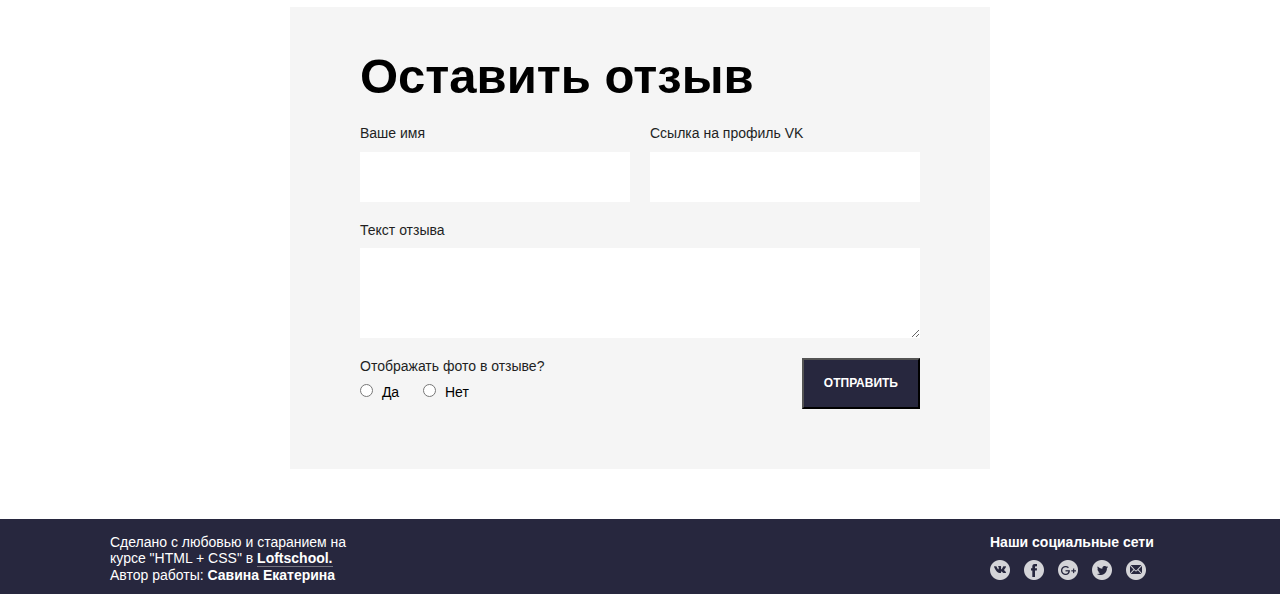
==== commit ca0ed779: "hover" ====
--- a/feed.html
+++ b/feed.html
@@ -23,6 +23,7 @@
 					<div class="contacts__shed">
 						<a href="#" class="trigger">График работы</a>
 						<div class="dropdown">
+							<div class="triangle"></div>
 							<ul class="contacts__list">
 								<li class="contacts__item contacts__item--time">пн-вс: 09:00-20:00</li>
 								<li class="contacts__item">обед: 14:00-14:30</li>
--- a/css/main.css
+++ b/css/main.css
@@ -110,12 +110,16 @@
 
 .trigger{
 	display: block;
-	min-width: 160px;
+	min-width: 175px;
 	color: #c02169;
 	font-weight: 700;
 	font-size: 14px;
 	font-family: 'Open Sans', sans-serif;
 	padding: 0;
+}
+
+.trigger:hover{
+	color: #7faad4;
 }
 
 .dropdown{
@@ -126,6 +130,44 @@
 	position: absolute;
 	display: none;
 	right: 0;
+	border-radius: 5px;
+}
+
+.triangle{
+	position: absolute;
+	top: -10px;
+	right: 0;
+	/*transform: translateX(-50%);*/
+	height: 10px;
+	width: 20px;
+}
+
+.triangle:after{
+	content: "";
+	display: block;
+	width: 0;
+	height: 0;
+	border: 10px solid transparent;
+	border-top-width: 0px;
+	top: 0;
+	position: absolute;
+	left: 0;
+	transform: translate(-50%);
+	border-bottom-color: #fff;
+}
+
+.triangle:before{
+		content: "";
+		display: block;
+		width: 0;
+		height: 0;
+		border: 12px solid transparent;
+		border-top-width: 0px;
+		top: -2px;
+		position: absolute;
+		left: 0;
+		transform: translate(-50%);
+		border-bottom-color: #dedede;
 }
 
 .contacts__item{
@@ -402,14 +444,11 @@
 }
 
 .pag__link:hover{
-	color: #fff;
-	background-color: #221f1f;
-	padding: 7px 8px;
-	border-radius: 5px;
+	color: #ec1e79;
 }
 
 .pag__link--active{
-	color: #fff;
+	color: #ec1e79;
 	background-color: #221f1f;
 	padding: 7px 8px;
 	border-radius: 5px;
@@ -532,9 +571,6 @@
 
 .bread__item{
 	display: inline-block;
-/*	font-size: 14px;
-	font-style: italic;
-	color: #ec1e79;*/
 }
 
 .bread__link{
@@ -650,6 +686,11 @@
 	text-transform: uppercase;
 	font-size: 12px;
 	font-weight: 700;
+	cursor: pointer;
+}
+
+.form__submit:hover{
+	background-color: #ec1e79;
 }
 
 .prices{
@@ -786,6 +827,11 @@
 	text-decoration: none;
 }
 
+.promo__button:hover{
+	background-color: #ec1e79;
+	color: #fff;
+}
+
 .animated {
 	animation-duration: 1s;
 	animation-fill-mode: both;
